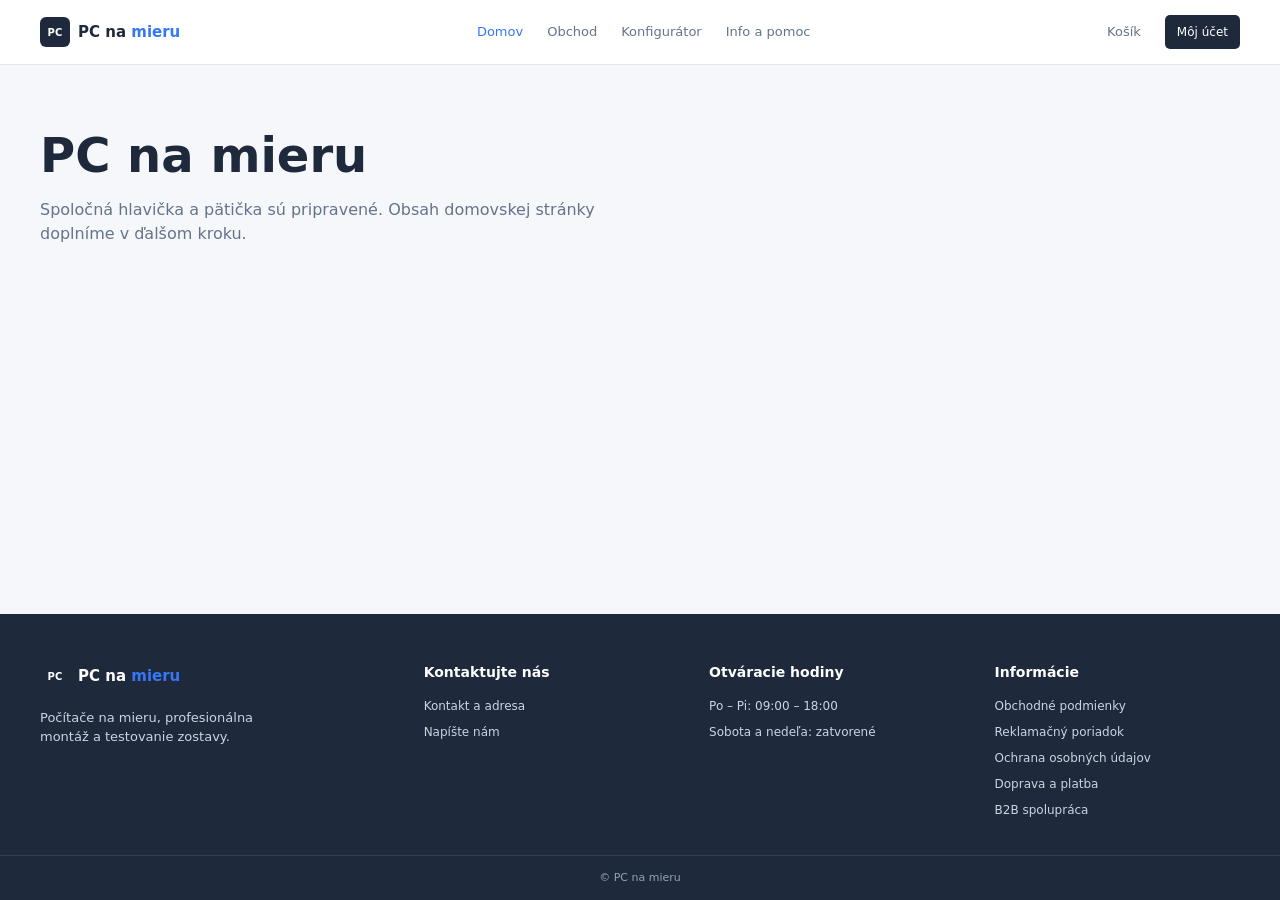
==== index.html @ ea940d13 "1 krok" ====
<!doctype html>
<html lang="sk">
<head>
  <meta charset="utf-8">
  <meta name="viewport" content="width=device-width, initial-scale=1">
  <meta name="theme-color" content="#ffffff">
  <title>PC na mieru</title>
  <link rel="stylesheet" href="styles.css">
</head>
<body>
  <header class="site-header">
    <div class="header-inner">
      <a class="brand" href="index.html" aria-label="PC na mieru – domov">
        <span class="brand-mark" aria-hidden="true">PC</span>
        <span>PC na <strong>mieru</strong></span>
      </a>

      <nav class="primary-nav" aria-label="Hlavná navigácia">
        <a href="index.html" aria-current="page">Domov</a>
        <a href="konfigurator.html#hotove-riesenia">Obchod</a>
        <a href="konfigurator.html">Konfigurátor</a>
        <a href="info.html">Info a pomoc</a>
      </nav>

      <div class="header-actions">
        <a class="header-link" href="kosik.html">Košík</a>
        <a class="account-link" href="ucet.html">Môj účet</a>
      </div>
    </div>
  </header>

  <main class="page-content">
    <h1>PC na mieru</h1>
    <p>Spoločná hlavička a pätička sú pripravené. Obsah domovskej stránky doplníme v ďalšom kroku.</p>
  </main>

  <footer class="site-footer">
    <div class="footer-inner">
      <section class="footer-about" aria-labelledby="footer-brand">
        <a class="brand footer-brand" id="footer-brand" href="index.html">
          <span class="brand-mark" aria-hidden="true">PC</span>
          <span>PC na <strong>mieru</strong></span>
        </a>
        <p>Počítače na mieru, profesionálna montáž a testovanie zostavy.</p>
      </section>

      <section class="footer-column" aria-labelledby="footer-contact">
        <h2 id="footer-contact">Kontaktujte nás</h2>
        <a href="info.html#kontakt">Kontakt a adresa</a>
        <a href="info.html#kontakt">Napíšte nám</a>
      </section>

      <section class="footer-column" aria-labelledby="footer-hours">
        <h2 id="footer-hours">Otváracie hodiny</h2>
        <a href="info.html#otvaracie-hodiny">Po – Pi: 09:00 – 18:00</a>
        <a href="info.html#otvaracie-hodiny">Sobota a nedeľa: zatvorené</a>
      </section>

      <nav class="footer-column" aria-label="Informácie">
        <h2>Informácie</h2>
        <a href="info.html#obchodne-podmienky">Obchodné podmienky</a>
        <a href="info.html#reklamacny-poriadok">Reklamačný poriadok</a>
        <a href="info.html#ochrana-osobnych-udajov">Ochrana osobných údajov</a>
        <a href="info.html#doprava-a-platba">Doprava a platba</a>
        <a href="info.html#b2b-spolupraca">B2B spolupráca</a>
      </nav>
    </div>
    <div class="footer-bottom">© PC na mieru</div>
  </footer>
</body>
</html>
---- styles.css ----
:root {
  color-scheme: light;
  font-family: Inter, Roboto, system-ui, -apple-system, "Segoe UI", sans-serif;
  color: #1f2937;
  background: #f5f7fa;
  font-synthesis: none;
  text-rendering: optimizeLegibility;
  --color-navy: #1e293b;
  --color-text-muted: #64748b;
  --color-blue: #3478f6;
  --color-green: #10b981;
  --color-border: #e2e8f0;
  --content-width: 1200px;
}

* {
  box-sizing: border-box;
}

body {
  min-width: 320px;
  min-height: 100vh;
  margin: 0;
  display: flex;
  flex-direction: column;
  background: #f5f7fa;
  line-height: 1.5;
}

a {
  color: inherit;
}

a:focus-visible {
  outline: 3px solid var(--color-blue);
  outline-offset: 3px;
}

.site-header {
  position: relative;
  z-index: 1;
  background: #fff;
  border-bottom: 1px solid var(--color-border);
}

.header-inner {
  width: min(var(--content-width), calc(100% - 48px));
  min-height: 64px;
  margin: 0 auto;
  display: flex;
  align-items: center;
  justify-content: space-between;
  gap: 32px;
}

.brand {
  display: inline-flex;
  flex: 0 0 auto;
  align-items: center;
  gap: 8px;
  color: var(--color-navy);
  font-size: 15px;
  font-weight: 700;
  text-decoration: none;
}

.brand strong {
  color: var(--color-blue);
}

.brand-mark {
  display: inline-grid;
  width: 30px;
  height: 30px;
  place-items: center;
  border-radius: 6px;
  background: var(--color-navy);
  color: #fff;
  font-size: 10px;
  letter-spacing: 0.02em;
}

.primary-nav,
.header-actions {
  display: flex;
  align-items: center;
  gap: 24px;
}

.primary-nav a,
.header-link {
  color: var(--color-text-muted);
  font-size: 13px;
  text-decoration: none;
  transition: color 150ms ease;
}

.primary-nav a:hover,
.primary-nav a[aria-current="page"],
.header-link:hover {
  color: var(--color-blue);
}

.account-link {
  padding: 8px 12px;
  border-radius: 5px;
  background: var(--color-navy);
  color: #fff;
  font-size: 12px;
  text-decoration: none;
}

.account-link:hover {
  background: #334155;
}

.page-content {
  width: min(var(--content-width), calc(100% - 48px));
  flex: 1;
  margin: 0 auto;
  padding: 64px 0;
}

.page-content h1 {
  margin: 0 0 12px;
  color: var(--color-navy);
  font-size: clamp(2rem, 4vw, 3rem);
  line-height: 1.1;
}

.page-content p {
  max-width: 620px;
  color: var(--color-text-muted);
}

.site-footer {
  background: var(--color-navy);
  color: #fff;
}

.footer-inner {
  width: min(var(--content-width), calc(100% - 48px));
  margin: 0 auto;
  padding: 48px 0 36px;
  display: grid;
  grid-template-columns: 1.4fr 1fr 1fr 1fr;
  gap: 40px;
}

.footer-brand {
  color: #fff;
}

.footer-about p {
  max-width: 260px;
  margin: 16px 0 0;
  color: #cbd5e1;
  font-size: 13px;
}

.footer-column {
  display: flex;
  flex-direction: column;
  align-items: flex-start;
  gap: 8px;
}

.footer-column h2 {
  margin: 0 0 6px;
  color: #fff;
  font-size: 14px;
  font-weight: 600;
}

.footer-column a {
  color: #cbd5e1;
  font-size: 12px;
  text-decoration: none;
}

.footer-column a:hover {
  color: #fff;
  text-decoration: underline;
  text-underline-offset: 3px;
}

.footer-bottom {
  padding: 14px 24px;
  border-top: 1px solid rgb(255 255 255 / 10%);
  color: #94a3b8;
  font-size: 11px;
  text-align: center;
}

@media (max-width: 760px) {
  .header-inner {
    width: min(100% - 32px, var(--content-width));
    padding: 12px 0;
    flex-wrap: wrap;
    gap: 12px 20px;
  }

  .primary-nav {
    order: 3;
    width: 100%;
    justify-content: space-between;
    gap: 12px;
    overflow-x: auto;
  }

  .primary-nav a {
    white-space: nowrap;
  }

  .header-actions {
    margin-left: auto;
    gap: 14px;
  }

  .page-content {
    width: min(100% - 32px, var(--content-width));
    padding: 48px 0;
  }

  .footer-inner {
    width: min(100% - 32px, var(--content-width));
    grid-template-columns: repeat(2, minmax(0, 1fr));
    gap: 32px 24px;
  }
}

@media (max-width: 440px) {
  .primary-nav {
    justify-content: flex-start;
  }

  .footer-inner {
    grid-template-columns: 1fr;
    gap: 28px;
  }
}
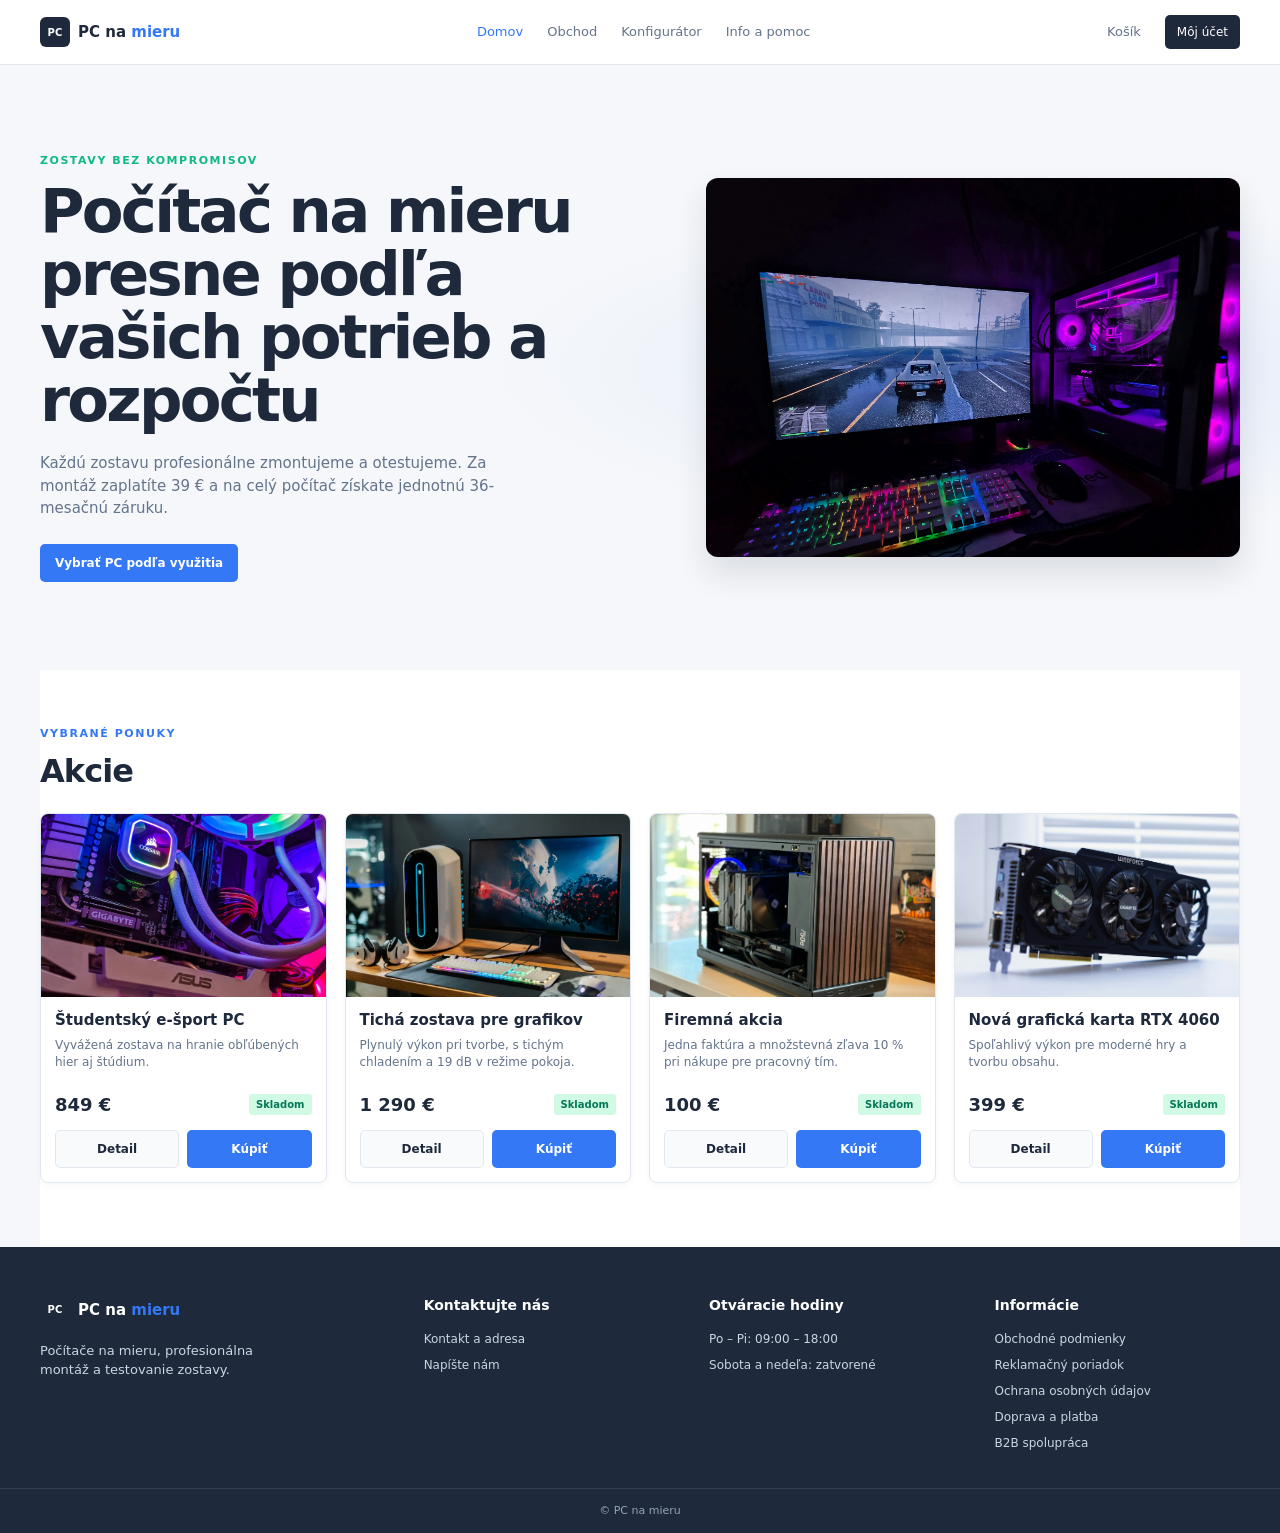
==== commit 89a84427: "Pridane Hero a Akcie" ====
--- a/index.html
+++ b/index.html
@@ -29,9 +29,103 @@
     </div>
   </header>
 
-  <main class="page-content">
-    <h1>PC na mieru</h1>
-    <p>Spoločná hlavička a pätička sú pripravené. Obsah domovskej stránky doplníme v ďalšom kroku.</p>
+  <main class="home-page">
+    <section class="home-hero" aria-labelledby="hero-title">
+      <div class="home-container hero-layout">
+        <div class="hero-copy">
+          <p class="eyebrow eyebrow-green">ZOSTAVY BEZ KOMPROMISOV</p>
+          <h1 id="hero-title">Počítač na mieru presne podľa vašich potrieb a rozpočtu</h1>
+          <p class="hero-description">Každú zostavu profesionálne zmontujeme a otestujeme. Za montáž zaplatíte 39 € a na celý počítač získate jednotnú 36-mesačnú záruku.</p>
+          <a class="button button-primary" href="konfigurator.html#hotove-riesenia">Vybrať PC podľa využitia</a>
+        </div>
+        <div class="hero-visual">
+          <img src="img/hero.jpg" alt="Zostavený počítač na mieru s modernou grafickou kartou">
+        </div>
+      </div>
+    </section>
+
+    <section class="home-container deals-section" aria-labelledby="deals-title">
+      <div class="section-heading">
+        <div>
+          <p class="eyebrow eyebrow-blue">VYBRANÉ PONUKY</p>
+          <h2 id="deals-title">Akcie</h2>
+        </div>
+      </div>
+
+      <div class="deal-grid">
+        <article class="deal-card">
+          <a class="deal-image" href="konfigurator.html" aria-label="Detail zostavy Študentský e-šport PC">
+            <img src="img/akcia1.jpg" alt="Herný počítač a monitor pre študentský e-šport">
+          </a>
+          <div class="deal-content">
+            <h3>Študentský e-šport PC</h3>
+            <p>Vyvážená zostava na hranie obľúbených hier aj štúdium.</p>
+            <div class="deal-price-row">
+              <strong class="deal-price">849 €</strong>
+              <span class="stock-badge">Skladom</span>
+            </div>
+            <div class="deal-actions">
+              <a class="button button-secondary" href="konfigurator.html">Detail</a>
+              <a class="button button-primary" href="konfigurator.html">Kúpiť</a>
+            </div>
+          </div>
+        </article>
+
+        <article class="deal-card">
+          <a class="deal-image" href="konfigurator.html" aria-label="Detail zostavy Tichá zostava pre grafikov">
+            <img src="img/akcia2.jpg" alt="Tichý počítač s farebným podsvietením pre grafickú prácu">
+          </a>
+          <div class="deal-content">
+            <h3>Tichá zostava pre grafikov</h3>
+            <p>Plynulý výkon pri tvorbe, s tichým chladením a 19 dB v režime pokoja.</p>
+            <div class="deal-price-row">
+              <strong class="deal-price">1 290 €</strong>
+              <span class="stock-badge">Skladom</span>
+            </div>
+            <div class="deal-actions">
+              <a class="button button-secondary" href="konfigurator.html">Detail</a>
+              <a class="button button-primary" href="konfigurator.html">Kúpiť</a>
+            </div>
+          </div>
+        </article>
+
+        <article class="deal-card">
+          <a class="deal-image" href="konfigurator.html" aria-label="Detail firemnej akcie na notebook">
+            <img src="img/akcia3.jpg" alt="Notebook pripravený na prácu v modernej kancelárii">
+          </a>
+          <div class="deal-content">
+            <h3>Firemná akcia</h3>
+            <p>Jedna faktúra a množstevná zľava 10 % pri nákupe pre pracovný tím.</p>
+            <div class="deal-price-row">
+              <strong class="deal-price">100 €</strong>
+              <span class="stock-badge">Skladom</span>
+            </div>
+            <div class="deal-actions">
+              <a class="button button-secondary" href="konfigurator.html">Detail</a>
+              <a class="button button-primary" href="konfigurator.html">Kúpiť</a>
+            </div>
+          </div>
+        </article>
+
+        <article class="deal-card">
+          <a class="deal-image" href="konfigurator.html" aria-label="Detail grafickej karty RTX 4060">
+            <img src="img/akcia4.jpg" alt="Grafická karta GeForce RTX 4060">
+          </a>
+          <div class="deal-content">
+            <h3>Nová grafická karta RTX 4060</h3>
+            <p>Spoľahlivý výkon pre moderné hry a tvorbu obsahu.</p>
+            <div class="deal-price-row">
+              <strong class="deal-price">399 €</strong>
+              <span class="stock-badge">Skladom</span>
+            </div>
+            <div class="deal-actions">
+              <a class="button button-secondary" href="konfigurator.html">Detail</a>
+              <a class="button button-primary" href="konfigurator.html">Kúpiť</a>
+            </div>
+          </div>
+        </article>
+      </div>
+    </section>
   </main>
 
   <footer class="site-footer">
--- a/styles.css
+++ b/styles.css
@@ -231,7 +231,9 @@
 
 @media (max-width: 440px) {
   .primary-nav {
-    justify-content: flex-start;
+    justify-content: center;
+    flex-wrap: wrap;
+    overflow-x: visible;
   }
 
   .footer-inner {
@@ -239,3 +241,258 @@
     gap: 28px;
   }
 }
+
+.home-page {
+  flex: 1;
+}
+
+.home-container {
+  width: min(var(--content-width), calc(100% - 48px));
+  margin: 0 auto;
+}
+
+.home-hero {
+  padding: clamp(48px, 8vw, 88px) 0;
+  background:
+    radial-gradient(ellipse at 82% 50%, rgb(52 120 246 / 9%), transparent 38%),
+    #f5f7fa;
+}
+
+.hero-layout {
+  display: grid;
+  grid-template-columns: minmax(0, 1fr) minmax(280px, 0.9fr);
+  align-items: center;
+  gap: clamp(32px, 6vw, 72px);
+}
+
+.hero-copy {
+  max-width: 580px;
+}
+
+.eyebrow {
+  margin: 0 0 10px;
+  font-size: 11px;
+  font-weight: 800;
+  letter-spacing: 0.14em;
+}
+
+.eyebrow-green {
+  color: var(--color-green);
+}
+
+.eyebrow-blue {
+  color: var(--color-blue);
+}
+
+.hero-copy h1 {
+  margin: 0;
+  color: var(--color-navy);
+  font-size: clamp(2.4rem, 5vw, 3.8rem);
+  font-weight: 800;
+  letter-spacing: -0.045em;
+  line-height: 1.04;
+}
+
+.hero-description {
+  max-width: 500px;
+  margin: 20px 0 24px;
+  color: var(--color-text-muted);
+  font-size: 15px;
+}
+
+.hero-visual {
+  overflow: hidden;
+  min-height: 280px;
+  border-radius: 12px;
+  background: linear-gradient(135deg, #dbeafe, #e2e8f0 55%, #d1fae5);
+  box-shadow: 0 16px 32px rgb(30 41 59 / 12%);
+}
+
+.hero-visual img {
+  display: block;
+  width: 100%;
+  height: 100%;
+  min-height: 280px;
+  object-fit: cover;
+}
+
+.button {
+  display: inline-flex;
+  min-height: 38px;
+  align-items: center;
+  justify-content: center;
+  padding: 9px 14px;
+  border: 1px solid transparent;
+  border-radius: 5px;
+  font-size: 12px;
+  font-weight: 700;
+  line-height: 1.2;
+  text-align: center;
+  text-decoration: none;
+  transition: background-color 150ms ease, border-color 150ms ease, color 150ms ease;
+}
+
+.button-primary {
+  background: var(--color-blue);
+  color: #fff;
+}
+
+.button-primary:hover {
+  background: #2563eb;
+}
+
+.button-secondary {
+  border-color: var(--color-border);
+  background: #f8fafc;
+  color: var(--color-navy);
+}
+
+.button-secondary:hover {
+  border-color: #cbd5e1;
+  background: #f1f5f9;
+}
+
+.deals-section {
+  padding-top: 56px;
+  padding-bottom: 64px;
+  background: #fff;
+}
+
+.section-heading {
+  margin-bottom: 22px;
+}
+
+.section-heading h2 {
+  margin: 0;
+  color: var(--color-navy);
+  font-size: clamp(1.6rem, 3vw, 2rem);
+  font-weight: 800;
+  letter-spacing: -0.03em;
+  line-height: 1.2;
+}
+
+.deal-grid {
+  display: grid;
+  grid-template-columns: repeat(4, minmax(0, 1fr));
+  gap: 18px;
+}
+
+.deal-card {
+  overflow: hidden;
+  min-width: 0;
+  border: 1px solid var(--color-border);
+  border-radius: 8px;
+  background: #fff;
+  box-shadow: 0 2px 6px rgb(30 41 59 / 4%);
+}
+
+.deal-image {
+  display: block;
+  overflow: hidden;
+  aspect-ratio: 1.55;
+  background: #e2e8f0;
+}
+
+.deal-image img {
+  display: block;
+  width: 100%;
+  height: 100%;
+  object-fit: cover;
+  transition: transform 180ms ease;
+}
+
+.deal-image:hover img {
+  transform: scale(1.03);
+}
+
+.deal-content {
+  padding: 14px;
+}
+
+.deal-content h3 {
+  margin: 0 0 6px;
+  color: var(--color-navy);
+  font-size: 15px;
+  font-weight: 750;
+  line-height: 1.3;
+}
+
+.deal-content > p {
+  min-height: 42px;
+  margin: 0 0 12px;
+  color: var(--color-text-muted);
+  font-size: 12px;
+  line-height: 1.45;
+}
+
+.deal-price-row {
+  display: flex;
+  align-items: center;
+  justify-content: space-between;
+  gap: 8px;
+  margin-bottom: 12px;
+}
+
+.deal-price {
+  color: var(--color-navy);
+  font-size: 18px;
+  font-weight: 800;
+}
+
+.stock-badge {
+  padding: 3px 7px;
+  border-radius: 3px;
+  background: #d1fae5;
+  color: #047857;
+  font-size: 10px;
+  font-weight: 700;
+}
+
+.deal-actions {
+  display: grid;
+  grid-template-columns: 1fr 1fr;
+  gap: 8px;
+}
+
+@media (max-width: 900px) {
+  .deal-grid {
+    grid-template-columns: repeat(2, minmax(0, 1fr));
+  }
+}
+
+@media (max-width: 760px) {
+  .home-container {
+    width: min(100% - 32px, var(--content-width));
+  }
+
+  .hero-layout {
+    grid-template-columns: 1fr;
+  }
+
+  .hero-copy {
+    max-width: 640px;
+  }
+
+  .hero-visual {
+    min-height: 220px;
+  }
+
+  .hero-visual img {
+    min-height: 220px;
+  }
+
+  .deals-section {
+    padding-top: 40px;
+    padding-bottom: 48px;
+  }
+}
+
+@media (max-width: 440px) {
+  .deal-grid {
+    grid-template-columns: 1fr;
+  }
+
+  .deal-content > p {
+    min-height: 0;
+  }
+}
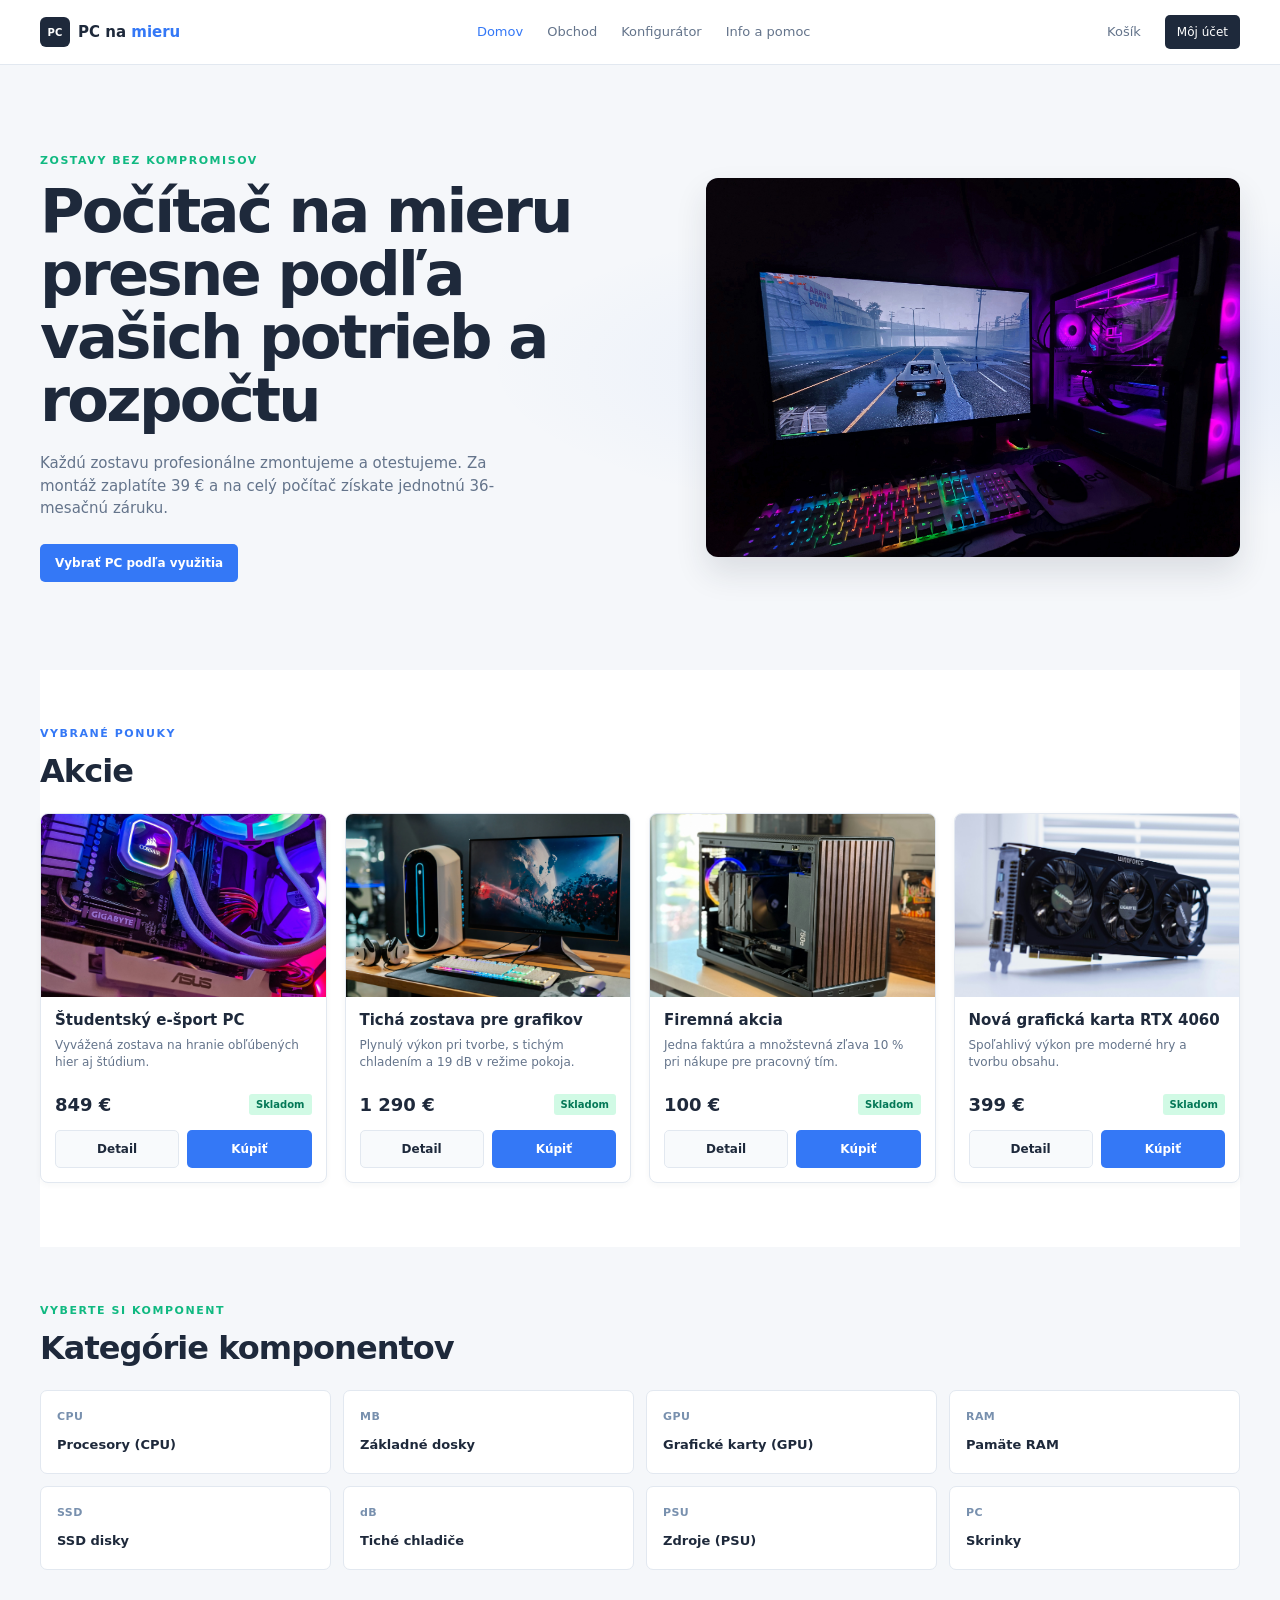
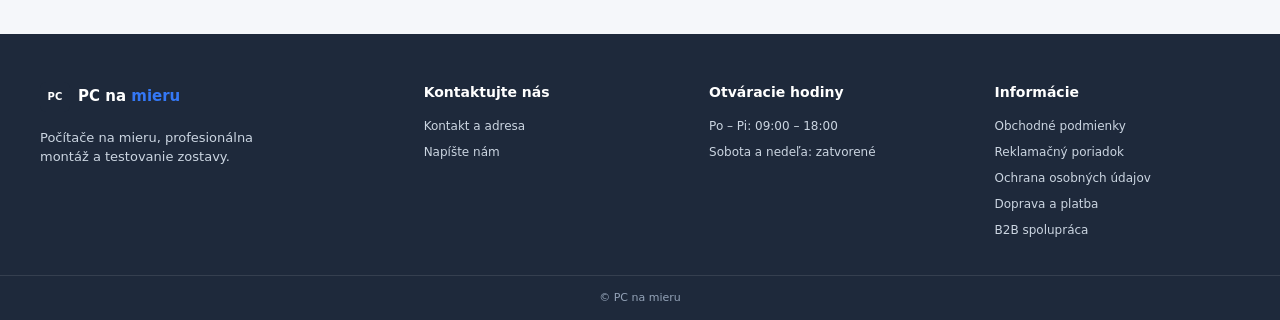
==== commit 026cb3ee: "pridane kategorie" ====
--- a/index.html
+++ b/index.html
@@ -126,6 +126,51 @@
         </article>
       </div>
     </section>
+
+    <section class="categories-section" aria-labelledby="categories-title">
+      <div class="home-container">
+        <div class="section-heading">
+          <div>
+            <p class="eyebrow eyebrow-green">VYBERTE SI KOMPONENT</p>
+            <h2 id="categories-title">Kategórie komponentov</h2>
+          </div>
+        </div>
+        <div class="category-grid">
+          <a class="category-tile" href="konfigurator.html">
+            <span class="category-icon" aria-hidden="true">CPU</span>
+            <span>Procesory (CPU)</span>
+          </a>
+          <a class="category-tile" href="konfigurator.html">
+            <span class="category-icon" aria-hidden="true">MB</span>
+            <span>Základné dosky</span>
+          </a>
+          <a class="category-tile" href="konfigurator.html">
+            <span class="category-icon" aria-hidden="true">GPU</span>
+            <span>Grafické karty (GPU)</span>
+          </a>
+          <a class="category-tile" href="konfigurator.html">
+            <span class="category-icon" aria-hidden="true">RAM</span>
+            <span>Pamäte RAM</span>
+          </a>
+          <a class="category-tile" href="konfigurator.html">
+            <span class="category-icon" aria-hidden="true">SSD</span>
+            <span>SSD disky</span>
+          </a>
+          <a class="category-tile" href="konfigurator.html">
+            <span class="category-icon" aria-hidden="true">dB</span>
+            <span>Tiché chladiče</span>
+          </a>
+          <a class="category-tile" href="konfigurator.html">
+            <span class="category-icon" aria-hidden="true">PSU</span>
+            <span>Zdroje (PSU)</span>
+          </a>
+          <a class="category-tile" href="konfigurator.html">
+            <span class="category-icon" aria-hidden="true">PC</span>
+            <span>Skrinky</span>
+          </a>
+        </div>
+      </div>
+    </section>
   </main>
 
   <footer class="site-footer">
--- a/styles.css
+++ b/styles.css
@@ -496,3 +496,61 @@
     min-height: 0;
   }
 }
+
+.categories-section {
+  padding: 56px 0 64px;
+  background: #f5f7fa;
+}
+
+.category-grid {
+  display: grid;
+  grid-template-columns: repeat(4, minmax(0, 1fr));
+  gap: 12px;
+}
+
+.category-tile {
+  display: flex;
+  min-height: 84px;
+  flex-direction: column;
+  align-items: flex-start;
+  justify-content: center;
+  gap: 10px;
+  padding: 14px 16px;
+  border: 1px solid var(--color-border);
+  border-radius: 7px;
+  background: #fff;
+  color: var(--color-navy);
+  font-size: 13px;
+  font-weight: 650;
+  text-decoration: none;
+  transition: border-color 150ms ease, box-shadow 150ms ease, transform 150ms ease;
+}
+
+.category-tile:hover {
+  transform: translateY(-2px);
+  border-color: #bfdbfe;
+  box-shadow: 0 5px 14px rgb(30 41 59 / 8%);
+}
+
+.category-icon {
+  color: #7890ae;
+  font-size: 11px;
+  font-weight: 800;
+  letter-spacing: 0.04em;
+}
+
+@media (max-width: 760px) {
+  .categories-section {
+    padding: 40px 0 48px;
+  }
+
+  .category-grid {
+    grid-template-columns: repeat(2, minmax(0, 1fr));
+  }
+}
+
+@media (max-width: 440px) {
+  .category-grid {
+    grid-template-columns: 1fr;
+  }
+}
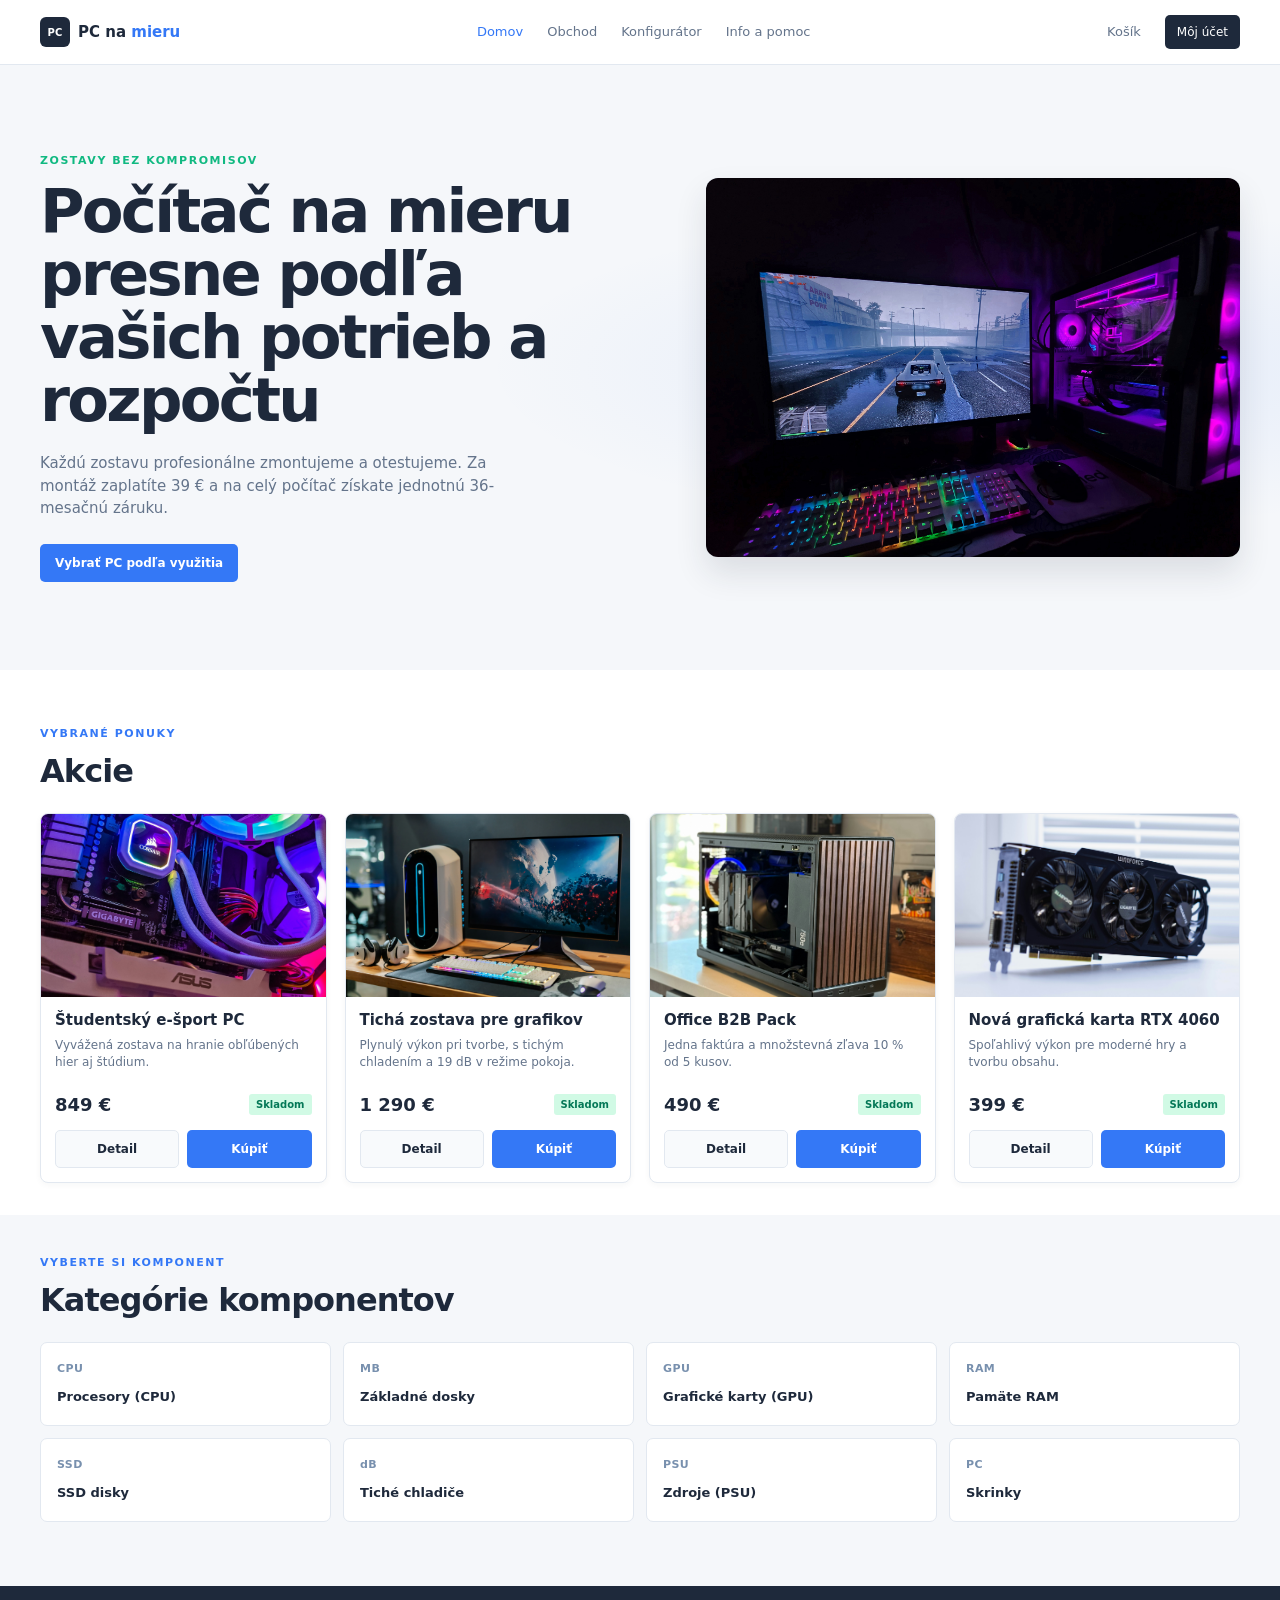
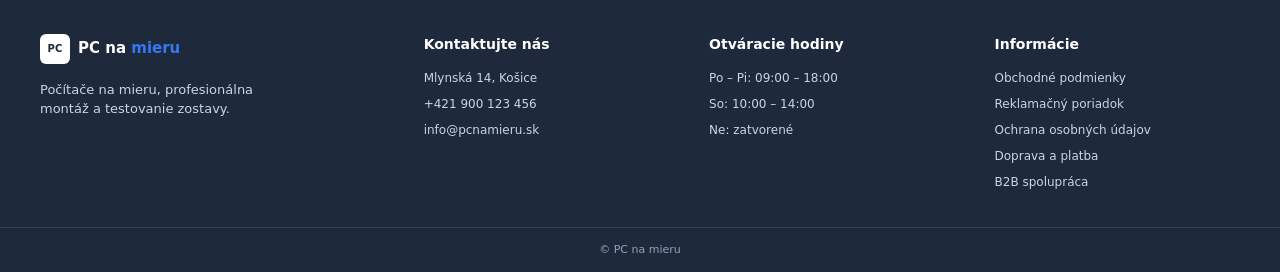
==== commit 70f0d0ff: "5 oprav chyb" ====
--- a/index.html
+++ b/index.html
@@ -90,14 +90,14 @@
         </article>
 
         <article class="deal-card">
-          <a class="deal-image" href="konfigurator.html" aria-label="Detail firemnej akcie na notebook">
+          <a class="deal-image" href="konfigurator.html" aria-label="Detail zostavy Office B2B Pack">
             <img src="img/akcia3.jpg" alt="Notebook pripravený na prácu v modernej kancelárii">
           </a>
           <div class="deal-content">
-            <h3>Firemná akcia</h3>
-            <p>Jedna faktúra a množstevná zľava 10 % pri nákupe pre pracovný tím.</p>
-            <div class="deal-price-row">
-              <strong class="deal-price">100 €</strong>
+            <h3>Office B2B Pack</h3>
+            <p>Jedna faktúra a množstevná zľava 10 % od 5 kusov.</p>
+            <div class="deal-price-row">
+              <strong class="deal-price">490 €</strong>
               <span class="stock-badge">Skladom</span>
             </div>
             <div class="deal-actions">
@@ -185,14 +185,16 @@
 
       <section class="footer-column" aria-labelledby="footer-contact">
         <h2 id="footer-contact">Kontaktujte nás</h2>
-        <a href="info.html#kontakt">Kontakt a adresa</a>
-        <a href="info.html#kontakt">Napíšte nám</a>
+        <span>Mlynská 14, Košice</span>
+        <a href="tel:+421900123456">+421 900 123 456</a>
+        <a href="mailto:info@pcnamieru.sk">info@pcnamieru.sk</a>
       </section>
 
       <section class="footer-column" aria-labelledby="footer-hours">
         <h2 id="footer-hours">Otváracie hodiny</h2>
-        <a href="info.html#otvaracie-hodiny">Po – Pi: 09:00 – 18:00</a>
-        <a href="info.html#otvaracie-hodiny">Sobota a nedeľa: zatvorené</a>
+        <span>Po – Pi: 09:00 – 18:00</span>
+        <span>So: 10:00 – 14:00</span>
+        <span>Ne: zatvorené</span>
       </section>
 
       <nav class="footer-column" aria-label="Informácie">
--- a/styles.css
+++ b/styles.css
@@ -151,6 +151,11 @@
   color: #fff;
 }
 
+.footer-brand .brand-mark {
+  background: #fff;
+  color: var(--color-navy);
+}
+
 .footer-about p {
   max-width: 260px;
   margin: 16px 0 0;
@@ -172,9 +177,13 @@
   font-weight: 600;
 }
 
-.footer-column a {
+.footer-column a,
+.footer-column span {
   color: #cbd5e1;
   font-size: 12px;
+}
+
+.footer-column a {
   text-decoration: none;
 }
 
@@ -353,9 +362,22 @@
 }
 
 .deals-section {
+  width: 100%;
+  margin: 0;
   padding-top: 56px;
-  padding-bottom: 64px;
+  padding-bottom: 32px;
   background: #fff;
+}
+
+.deals-section > .section-heading,
+.deals-section > .deal-grid {
+  width: min(var(--content-width), calc(100% - 48px));
+  margin-right: auto;
+  margin-left: auto;
+}
+
+.section-heading .eyebrow {
+  color: var(--color-blue);
 }
 
 .section-heading {
@@ -483,7 +505,12 @@
 
   .deals-section {
     padding-top: 40px;
-    padding-bottom: 48px;
+    padding-bottom: 24px;
+  }
+
+  .deals-section > .section-heading,
+  .deals-section > .deal-grid {
+    width: min(var(--content-width), calc(100% - 32px));
   }
 }
 
@@ -498,7 +525,7 @@
 }
 
 .categories-section {
-  padding: 56px 0 64px;
+  padding: 40px 0 64px;
   background: #f5f7fa;
 }
 
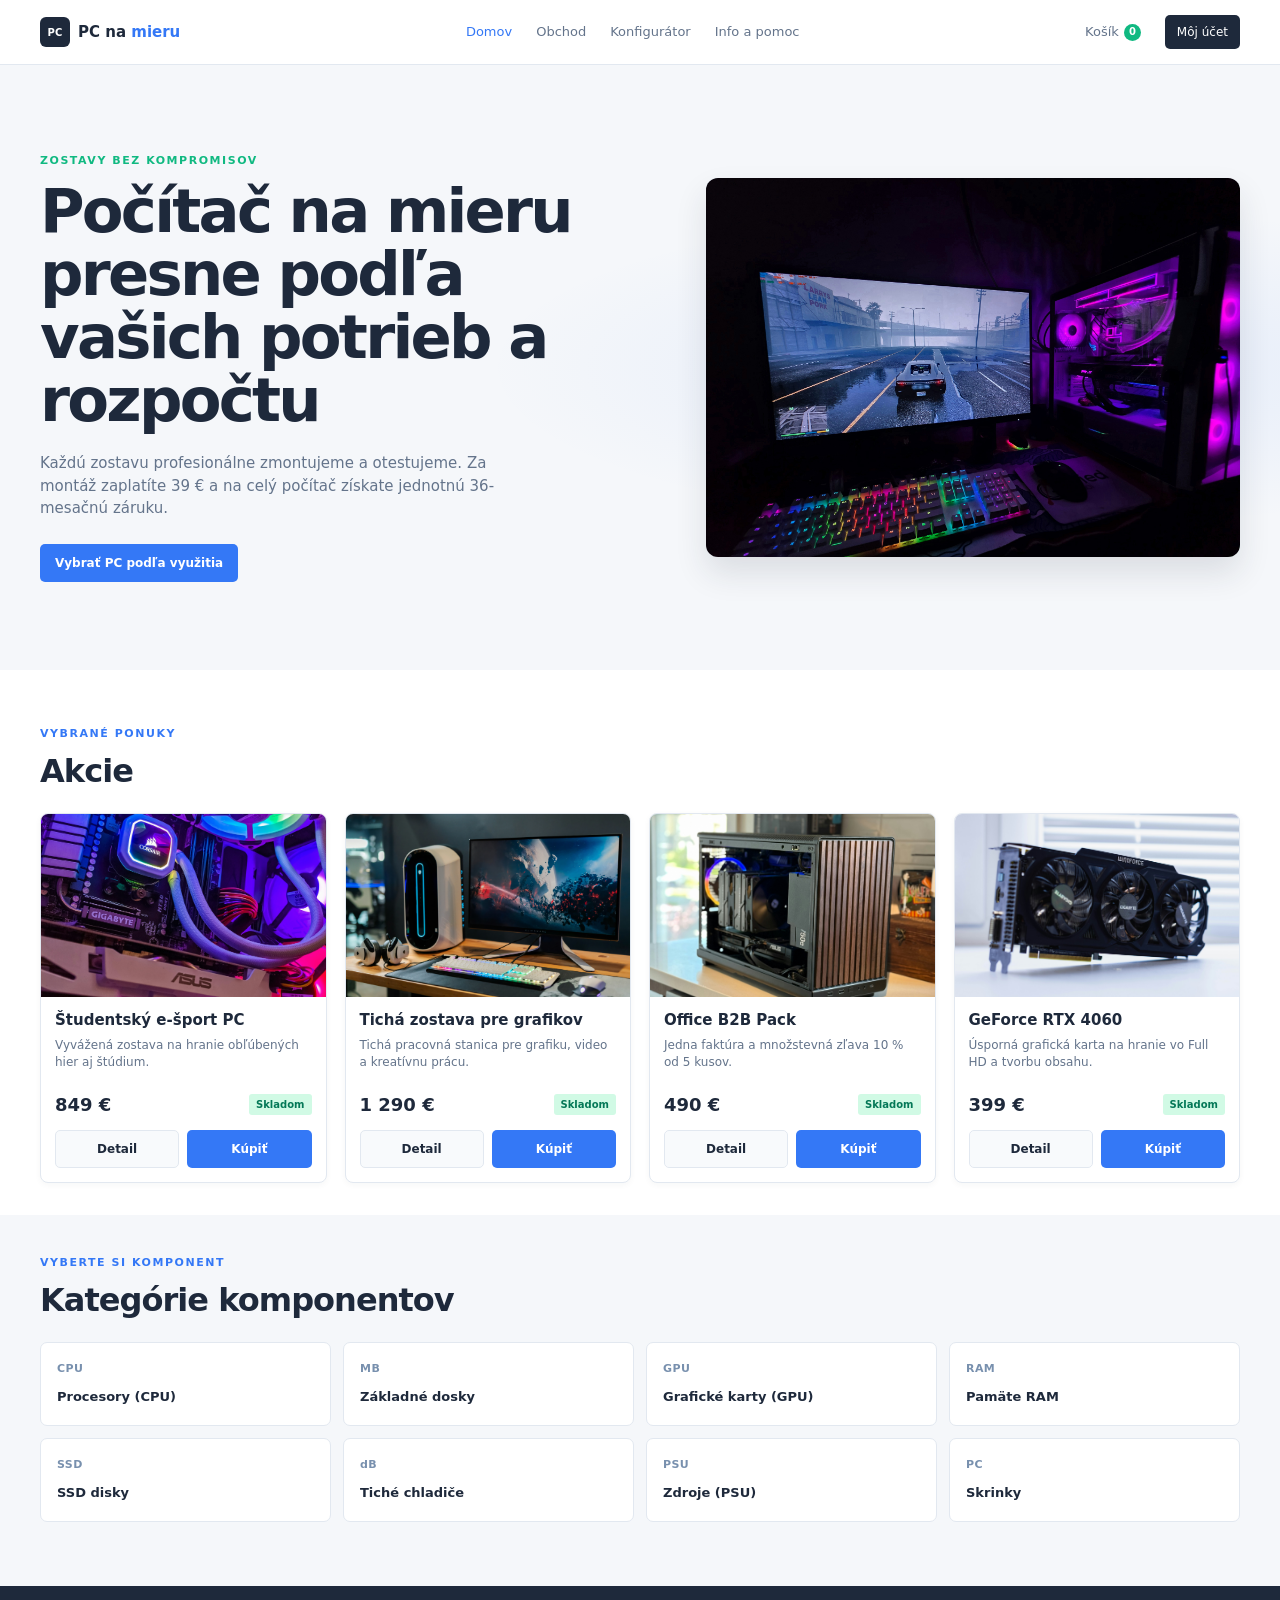
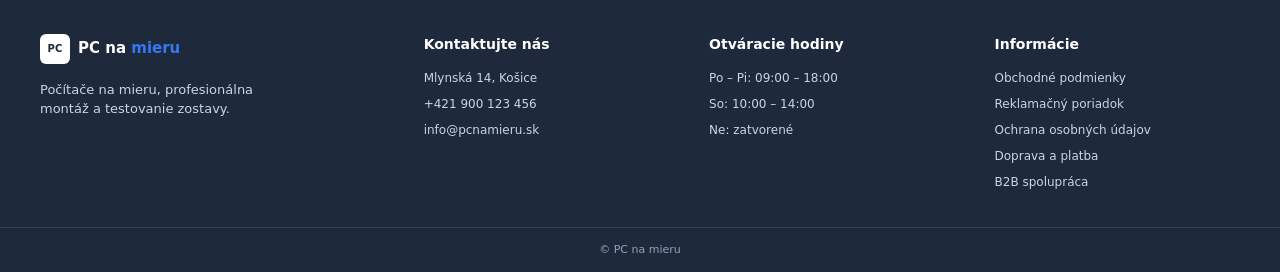
==== commit 23aab31d: "konfigurator zaciatok" ====
--- a/index.html
+++ b/index.html
@@ -6,6 +6,8 @@
   <meta name="theme-color" content="#ffffff">
   <title>PC na mieru</title>
   <link rel="stylesheet" href="styles.css">
+  <script src="data/produkty.js" defer></script>
+  <script src="script.js" defer></script>
 </head>
 <body>
   <header class="site-header">
@@ -23,7 +25,7 @@
       </nav>
 
       <div class="header-actions">
-        <a class="header-link" href="kosik.html">Košík</a>
+        <a class="header-link cart-link" href="kosik.html">Košík <span class="cart-count" aria-live="polite">0</span></a>
         <a class="account-link" href="ucet.html">Môj účet</a>
       </div>
     </div>
@@ -53,7 +55,7 @@
       </div>
 
       <div class="deal-grid">
-        <article class="deal-card">
+        <article class="deal-card" data-product-id="studentsky-esport-pc">
           <a class="deal-image" href="konfigurator.html" aria-label="Detail zostavy Študentský e-šport PC">
             <img src="img/akcia1.jpg" alt="Herný počítač a monitor pre študentský e-šport">
           </a>
@@ -66,32 +68,32 @@
             </div>
             <div class="deal-actions">
               <a class="button button-secondary" href="konfigurator.html">Detail</a>
-              <a class="button button-primary" href="konfigurator.html">Kúpiť</a>
-            </div>
-          </div>
-        </article>
-
-        <article class="deal-card">
+              <a class="button button-primary" href="kosik.html">Kúpiť</a>
+            </div>
+          </div>
+        </article>
+
+        <article class="deal-card" data-product-id="ticha-zostava-grafici">
           <a class="deal-image" href="konfigurator.html" aria-label="Detail zostavy Tichá zostava pre grafikov">
             <img src="img/akcia2.jpg" alt="Tichý počítač s farebným podsvietením pre grafickú prácu">
           </a>
           <div class="deal-content">
             <h3>Tichá zostava pre grafikov</h3>
-            <p>Plynulý výkon pri tvorbe, s tichým chladením a 19 dB v režime pokoja.</p>
+            <p>Tichá pracovná stanica pre grafiku, video a kreatívnu prácu.</p>
             <div class="deal-price-row">
               <strong class="deal-price">1 290 €</strong>
               <span class="stock-badge">Skladom</span>
             </div>
             <div class="deal-actions">
               <a class="button button-secondary" href="konfigurator.html">Detail</a>
-              <a class="button button-primary" href="konfigurator.html">Kúpiť</a>
-            </div>
-          </div>
-        </article>
-
-        <article class="deal-card">
+              <a class="button button-primary" href="kosik.html">Kúpiť</a>
+            </div>
+          </div>
+        </article>
+
+        <article class="deal-card" data-product-id="office-b2b-pack">
           <a class="deal-image" href="konfigurator.html" aria-label="Detail zostavy Office B2B Pack">
-            <img src="img/akcia3.jpg" alt="Notebook pripravený na prácu v modernej kancelárii">
+            <img src="img/akcia3.jpg" alt="Kancelárska pracovná zostava Office B2B Pack">
           </a>
           <div class="deal-content">
             <h3>Office B2B Pack</h3>
@@ -102,25 +104,25 @@
             </div>
             <div class="deal-actions">
               <a class="button button-secondary" href="konfigurator.html">Detail</a>
-              <a class="button button-primary" href="konfigurator.html">Kúpiť</a>
-            </div>
-          </div>
-        </article>
-
-        <article class="deal-card">
-          <a class="deal-image" href="konfigurator.html" aria-label="Detail grafickej karty RTX 4060">
+              <a class="button button-primary" href="kosik.html">Kúpiť</a>
+            </div>
+          </div>
+        </article>
+
+        <article class="deal-card" data-product-id="gpu-rtx-4060">
+          <a class="deal-image" href="konfigurator.html" aria-label="Detail grafickej karty GeForce RTX 4060">
             <img src="img/akcia4.jpg" alt="Grafická karta GeForce RTX 4060">
           </a>
           <div class="deal-content">
-            <h3>Nová grafická karta RTX 4060</h3>
-            <p>Spoľahlivý výkon pre moderné hry a tvorbu obsahu.</p>
+            <h3>GeForce RTX 4060</h3>
+            <p>Úsporná grafická karta na hranie vo Full HD a tvorbu obsahu.</p>
             <div class="deal-price-row">
               <strong class="deal-price">399 €</strong>
               <span class="stock-badge">Skladom</span>
             </div>
             <div class="deal-actions">
               <a class="button button-secondary" href="konfigurator.html">Detail</a>
-              <a class="button button-primary" href="konfigurator.html">Kúpiť</a>
+              <a class="button button-primary" href="kosik.html">Kúpiť</a>
             </div>
           </div>
         </article>
--- a/styles.css
+++ b/styles.css
@@ -101,6 +101,26 @@
   color: var(--color-blue);
 }
 
+.cart-link {
+  display: inline-flex;
+  align-items: center;
+  gap: 5px;
+}
+
+.cart-count {
+  display: inline-grid;
+  min-width: 17px;
+  height: 17px;
+  place-items: center;
+  padding: 0 4px;
+  border-radius: 999px;
+  background: var(--color-green);
+  color: #fff;
+  font-size: 10px;
+  font-weight: 700;
+  line-height: 1;
+}
+
 .account-link {
   padding: 8px 12px;
   border-radius: 5px;
@@ -334,10 +354,12 @@
   border: 1px solid transparent;
   border-radius: 5px;
   font-size: 12px;
+  font-family: inherit;
   font-weight: 700;
   line-height: 1.2;
   text-align: center;
   text-decoration: none;
+  cursor: pointer;
   transition: background-color 150ms ease, border-color 150ms ease, color 150ms ease;
 }
 
@@ -566,6 +588,366 @@
   letter-spacing: 0.04em;
 }
 
+.configurator-page {
+  flex: 1;
+  background: #f5f7fa;
+}
+
+.configurator-container {
+  width: min(var(--content-width), calc(100% - 48px));
+  margin: 0 auto;
+  padding: 48px 0 64px;
+}
+
+.configurator-intro {
+  margin-bottom: 30px;
+}
+
+.configurator-intro .eyebrow {
+  margin-bottom: 8px;
+}
+
+.configurator-intro h1 {
+  margin: 0 0 12px;
+  color: var(--color-navy);
+  font-size: clamp(2.2rem, 4vw, 3.2rem);
+  font-weight: 800;
+  letter-spacing: -0.045em;
+  line-height: 1.08;
+}
+
+.configurator-intro > p:last-child {
+  max-width: 620px;
+  margin: 0;
+  color: var(--color-text-muted);
+  font-size: 14px;
+}
+
+.configurator-layout {
+  display: grid;
+  grid-template-columns: minmax(0, 1fr) minmax(0, 0.88fr);
+  align-items: stretch;
+  gap: 20px;
+}
+
+.builder-panel,
+.ready-section {
+  min-width: 0;
+  border-radius: 8px;
+  box-shadow: 0 10px 24px rgb(30 41 59 / 9%);
+}
+
+.builder-panel {
+  padding: 24px;
+  background: #202c38;
+  color: #f8fafc;
+}
+
+.panel-heading {
+  display: flex;
+  align-items: flex-start;
+  justify-content: space-between;
+  gap: 16px;
+}
+
+.panel-heading .eyebrow {
+  margin-bottom: 8px;
+  font-size: 10px;
+}
+
+.panel-heading h2 {
+  margin: 0;
+  color: inherit;
+  font-size: 20px;
+  font-weight: 750;
+  line-height: 1.2;
+}
+
+.panel-heading > div > p:last-child {
+  margin: 5px 0 0;
+  color: #aab8c7;
+  font-size: 12px;
+}
+
+.panel-icon {
+  display: grid;
+  width: 36px;
+  height: 36px;
+  flex: 0 0 auto;
+  place-items: center;
+  border-radius: 50%;
+  background: #334155;
+  color: var(--color-green);
+  font-size: 17px;
+}
+
+.panel-icon-light {
+  background: #f1f5f9;
+  color: #475569;
+}
+
+.component-field {
+  margin-top: 16px;
+}
+
+.component-field label {
+  display: block;
+  margin-bottom: 6px;
+  color: #aab8c7;
+  font-size: 10px;
+  font-weight: 750;
+  letter-spacing: 0.12em;
+  text-transform: uppercase;
+}
+
+.component-field select {
+  width: 100%;
+  min-height: 42px;
+  padding: 0 12px;
+  border: 1px solid #3b4a58;
+  border-radius: 6px;
+  background: #334155;
+  color: #f8fafc;
+  font: inherit;
+  font-size: 12px;
+}
+
+.component-field select:focus-visible {
+  outline: 3px solid #60a5fa;
+  outline-offset: 2px;
+}
+
+.component-field option {
+  background: #fff;
+  color: var(--color-navy);
+}
+
+.compatibility-message {
+  margin: 18px 0 0;
+  padding: 12px;
+  border: 1px solid transparent;
+  border-radius: 5px;
+  font-size: 12px;
+  line-height: 1.45;
+}
+
+.compatibility-message.is-compatible {
+  border-color: rgb(16 185 129 / 28%);
+  background: rgb(16 185 129 / 11%);
+  color: #6ee7b7;
+}
+
+.compatibility-message.is-incompatible {
+  border-color: rgb(248 113 113 / 35%);
+  background: rgb(239 68 68 / 12%);
+  color: #fca5a5;
+}
+
+.builder-summary {
+  display: grid;
+  gap: 9px;
+  margin-top: 22px;
+  padding-top: 16px;
+  border-top: 1px solid rgb(226 232 240 / 14%);
+  color: #aab8c7;
+  font-size: 12px;
+}
+
+.parts-price-row,
+.total-price-row {
+  display: flex;
+  align-items: center;
+  justify-content: space-between;
+  gap: 12px;
+}
+
+.parts-price-row strong {
+  color: #f8fafc;
+}
+
+.total-price-row {
+  margin-top: 2px;
+  color: #cbd5e1;
+  font-weight: 700;
+}
+
+.total-price-row strong {
+  color: #fff;
+  font-size: 22px;
+}
+
+.builder-actions {
+  display: grid;
+  grid-template-columns: minmax(0, 1fr) auto;
+  gap: 8px;
+  margin-top: 18px;
+}
+
+.builder-actions .button {
+  min-height: 42px;
+}
+
+.builder-actions .button:disabled {
+  cursor: not-allowed;
+  opacity: 0.5;
+}
+
+.save-build-button {
+  border-color: #475569;
+  background: transparent;
+  color: #f8fafc;
+}
+
+.save-build-button:hover {
+  background: #334155;
+}
+
+.saved-build-message {
+  min-height: 18px;
+  margin: 10px 0 0;
+  color: #6ee7b7;
+  font-size: 12px;
+}
+
+.ready-section {
+  overflow: hidden;
+  padding: 24px;
+  border: 1px solid var(--color-border);
+  background: #fff;
+}
+
+.ready-heading {
+  margin-bottom: 18px;
+}
+
+.ready-heading .panel-heading h2 {
+  color: var(--color-navy);
+}
+
+.ready-heading .panel-heading > div > p:last-child {
+  color: var(--color-text-muted);
+}
+
+.ready-intro {
+  margin: 16px 0 0;
+  color: var(--color-text-muted);
+  font-size: 12px;
+  line-height: 1.5;
+}
+
+.build-filters {
+  display: flex;
+  flex-wrap: wrap;
+  gap: 7px;
+  margin-bottom: 14px;
+}
+
+.filter-button {
+  padding: 6px 10px;
+  border: 1px solid var(--color-border);
+  border-radius: 4px;
+  background: #fff;
+  color: var(--color-text-muted);
+  font: inherit;
+  font-size: 11px;
+  cursor: pointer;
+}
+
+.filter-button:hover,
+.filter-button.is-active {
+  border-color: var(--color-blue);
+  background: #eff6ff;
+  color: var(--color-blue);
+}
+
+.ready-build-grid {
+  display: grid;
+  gap: 12px;
+}
+
+.ready-build-card {
+  overflow: hidden;
+  border: 1px solid var(--color-border);
+  border-radius: 7px;
+  background: #fff;
+}
+
+.ready-build-image {
+  display: block;
+  width: 100%;
+  aspect-ratio: 1.9;
+  object-fit: cover;
+  background: #e2e8f0;
+}
+
+.ready-build-content {
+  padding: 12px;
+}
+
+.ready-build-badge {
+  display: inline-block;
+  margin-bottom: 7px;
+  padding: 3px 6px;
+  border-radius: 3px;
+  background: #d1fae5;
+  color: #047857;
+  font-size: 9px;
+  font-weight: 800;
+  letter-spacing: 0.05em;
+  text-transform: uppercase;
+}
+
+.ready-build-content h3 {
+  margin: 0 0 5px;
+  color: var(--color-navy);
+  font-size: 14px;
+  line-height: 1.3;
+}
+
+.ready-build-content > p {
+  margin: 0 0 8px;
+  color: var(--color-text-muted);
+  font-size: 11px;
+  line-height: 1.45;
+}
+
+.ready-build-content > .ready-build-details {
+  margin-bottom: 10px;
+  color: #475569;
+  font-size: 10px;
+}
+
+.ready-build-footer {
+  display: flex;
+  align-items: center;
+  justify-content: space-between;
+  gap: 8px;
+  margin-bottom: 10px;
+}
+
+.ready-build-footer > strong {
+  color: var(--color-navy);
+  font-size: 18px;
+}
+
+.ready-build-buy {
+  width: 100%;
+}
+
+.assembly-note {
+  margin: 14px 0 0;
+  padding-top: 12px;
+  border-top: 1px solid #f1f5f9;
+  color: var(--color-text-muted);
+  font-size: 10px;
+}
+
+.assembly-note span {
+  margin-right: 5px;
+  color: var(--color-green);
+  font-weight: 800;
+}
+
 @media (max-width: 760px) {
   .categories-section {
     padding: 40px 0 48px;
@@ -574,10 +956,28 @@
   .category-grid {
     grid-template-columns: repeat(2, minmax(0, 1fr));
   }
+
+  .configurator-container {
+    width: min(100% - 32px, var(--content-width));
+    padding: 36px 0 48px;
+  }
+
+  .configurator-layout {
+    grid-template-columns: 1fr;
+  }
+
+  .builder-panel,
+  .ready-section {
+    padding: 20px;
+  }
 }
 
 @media (max-width: 440px) {
   .category-grid {
     grid-template-columns: 1fr;
   }
-}
+
+  .builder-actions {
+    grid-template-columns: 1fr;
+  }
+}
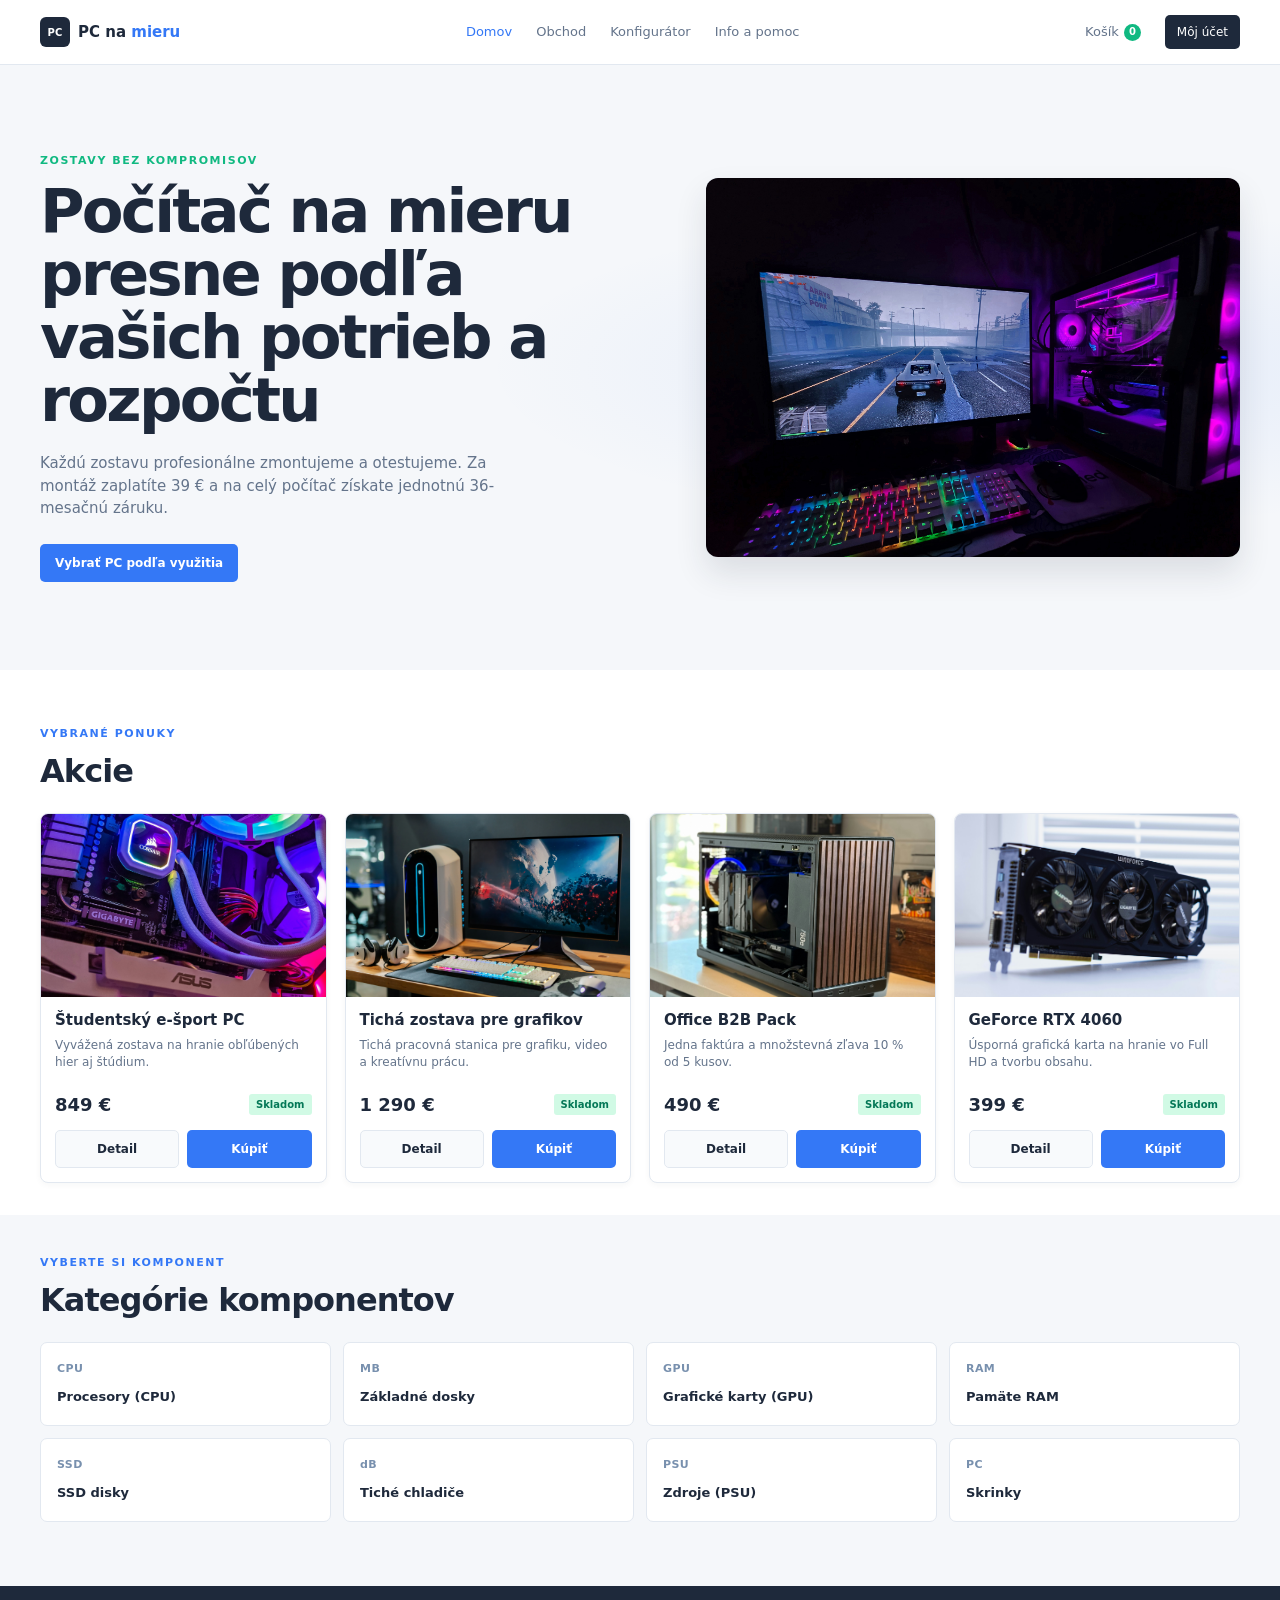
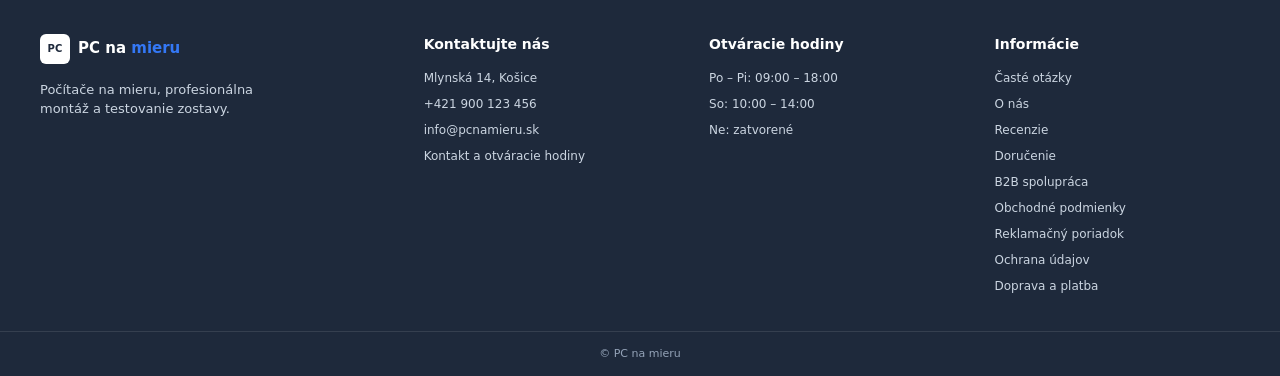
==== commit 6798c359: "Info a pomoc, FAQ, footer tlacidla" ====
--- a/index.html
+++ b/index.html
@@ -190,6 +190,7 @@
         <span>Mlynská 14, Košice</span>
         <a href="tel:+421900123456">+421 900 123 456</a>
         <a href="mailto:info@pcnamieru.sk">info@pcnamieru.sk</a>
+        <a href="info.html#kontakt">Kontakt a otváracie hodiny</a>
       </section>
 
       <section class="footer-column" aria-labelledby="footer-hours">
@@ -201,11 +202,15 @@
 
       <nav class="footer-column" aria-label="Informácie">
         <h2>Informácie</h2>
+        <a href="info.html#faq">Časté otázky</a>
+        <a href="info.html#o-nas">O nás</a>
+        <a href="info.html#recenzie">Recenzie</a>
+        <a href="info.html#dorucenie">Doručenie</a>
+        <a href="info.html#b2b">B2B spolupráca</a>
         <a href="info.html#obchodne-podmienky">Obchodné podmienky</a>
         <a href="info.html#reklamacny-poriadok">Reklamačný poriadok</a>
-        <a href="info.html#ochrana-osobnych-udajov">Ochrana osobných údajov</a>
+        <a href="info.html#ochrana-udajov">Ochrana údajov</a>
         <a href="info.html#doprava-a-platba">Doprava a platba</a>
-        <a href="info.html#b2b-spolupraca">B2B spolupráca</a>
       </nav>
     </div>
     <div class="footer-bottom">© PC na mieru</div>
--- a/styles.css
+++ b/styles.css
@@ -981,3 +981,1185 @@
     grid-template-columns: 1fr;
   }
 }
+
+.checkout-page,
+.confirmation-page {
+  flex: 1;
+  background: #f5f7fa;
+}
+
+.checkout-container {
+  width: min(var(--content-width), calc(100% - 48px));
+  margin: 0 auto;
+  padding: 48px 0 64px;
+}
+
+.checkout-heading {
+  margin-bottom: 24px;
+}
+
+.checkout-heading h1,
+.confirmation-card h1 {
+  margin: 0;
+  color: var(--color-navy);
+  font-size: clamp(2rem, 4vw, 2.8rem);
+  font-weight: 800;
+  letter-spacing: -0.04em;
+  line-height: 1.1;
+}
+
+.checkout-heading .eyebrow {
+  margin-bottom: 8px;
+}
+
+.demo-warning {
+  margin-bottom: 20px;
+  padding: 13px 16px;
+  border: 1px solid #facc15;
+  border-radius: 6px;
+  background: #fefce8;
+  color: #854d0e;
+  font-size: 13px;
+}
+
+.checkout-layout {
+  display: grid;
+  grid-template-columns: minmax(0, 1fr) 340px;
+  align-items: start;
+  gap: 20px;
+}
+
+.checkout-layout[hidden],
+.empty-cart[hidden],
+.checkout-error[hidden] {
+  display: none;
+}
+
+.checkout-main-column {
+  display: grid;
+  gap: 16px;
+  min-width: 0;
+}
+
+.checkout-card,
+.order-summary-card,
+.empty-cart,
+.confirmation-card {
+  border: 1px solid var(--color-border);
+  border-radius: 8px;
+  background: #fff;
+  box-shadow: 0 3px 12px rgb(30 41 59 / 5%);
+}
+
+.checkout-card {
+  padding: 20px;
+}
+
+.checkout-card-heading {
+  display: flex;
+  align-items: center;
+  justify-content: space-between;
+  gap: 16px;
+  margin-bottom: 16px;
+}
+
+.checkout-card-heading h2,
+.order-summary-card h2,
+.empty-cart h2 {
+  margin: 0;
+  color: var(--color-navy);
+  font-size: 17px;
+  font-weight: 750;
+}
+
+.muted-text {
+  color: var(--color-text-muted);
+  font-size: 12px;
+}
+
+.cart-items {
+  display: grid;
+}
+
+.cart-item {
+  display: grid;
+  grid-template-columns: 64px minmax(0, 1fr) auto auto auto;
+  align-items: center;
+  gap: 14px;
+  padding: 14px 0;
+  border-top: 1px solid #f1f5f9;
+}
+
+.cart-item:first-child {
+  border-top: 0;
+}
+
+.cart-item-image {
+  display: grid;
+  width: 64px;
+  height: 64px;
+  place-items: center;
+  overflow: hidden;
+  border-radius: 5px;
+  background: #f1f5f9;
+  color: #7890ae;
+  font-size: 12px;
+  font-weight: 800;
+}
+
+.cart-item-image img {
+  width: 100%;
+  height: 100%;
+  object-fit: cover;
+}
+
+.cart-item-details h3 {
+  margin: 0 0 5px;
+  color: var(--color-navy);
+  font-size: 14px;
+}
+
+.cart-item-details p {
+  margin: 0;
+  color: var(--color-text-muted);
+  font-size: 12px;
+}
+
+.quantity-controls {
+  display: inline-flex;
+  align-items: center;
+  gap: 9px;
+  padding: 3px;
+  border: 1px solid var(--color-border);
+  border-radius: 5px;
+}
+
+.quantity-button {
+  display: grid;
+  width: 27px;
+  height: 27px;
+  place-items: center;
+  border: 0;
+  border-radius: 4px;
+  background: #f1f5f9;
+  color: var(--color-navy);
+  font: inherit;
+  font-size: 17px;
+  cursor: pointer;
+}
+
+.quantity-button:hover {
+  background: #e2e8f0;
+}
+
+.quantity-value {
+  min-width: 16px;
+  color: var(--color-navy);
+  font-size: 13px;
+  text-align: center;
+}
+
+.cart-line-total {
+  min-width: 72px;
+  color: var(--color-navy);
+  font-size: 14px;
+  text-align: right;
+}
+
+.remove-item-button {
+  padding: 4px;
+  border: 0;
+  background: transparent;
+  color: #64748b;
+  font: inherit;
+  font-size: 11px;
+  cursor: pointer;
+}
+
+.remove-item-button:hover {
+  color: #dc2626;
+  text-decoration: underline;
+}
+
+.form-help {
+  margin: -4px 0 16px;
+  color: var(--color-text-muted);
+  font-size: 12px;
+}
+
+.form-grid {
+  display: grid;
+  grid-template-columns: repeat(2, minmax(0, 1fr));
+  gap: 14px;
+}
+
+.form-field {
+  display: grid;
+  gap: 6px;
+  margin-bottom: 14px;
+}
+
+.form-field:last-child {
+  margin-bottom: 0;
+}
+
+.form-field label {
+  color: var(--color-navy);
+  font-size: 12px;
+  font-weight: 650;
+}
+
+.form-field input,
+.form-field select {
+  width: 100%;
+  min-height: 40px;
+  padding: 9px 11px;
+  border: 1px solid #cbd5e1;
+  border-radius: 5px;
+  background: #fff;
+  color: var(--color-navy);
+  font: inherit;
+  font-size: 13px;
+}
+
+.form-field input:focus-visible,
+.form-field select:focus-visible {
+  outline: 3px solid rgb(52 120 246 / 28%);
+  border-color: var(--color-blue);
+}
+
+.form-field [aria-invalid="true"] {
+  border-color: #dc2626;
+}
+
+.field-error {
+  min-height: 0;
+  color: #b91c1c;
+  font-size: 11px;
+}
+
+.field-error:not(:empty) {
+  min-height: 16px;
+}
+
+.shipping-choice {
+  display: flex;
+  align-items: center;
+  gap: 11px;
+  padding: 12px;
+  border: 1px solid var(--color-border);
+  border-radius: 6px;
+  background: #f8fafc;
+}
+
+.shipping-choice > span {
+  display: grid;
+  gap: 2px;
+  color: var(--color-navy);
+  font-size: 12px;
+}
+
+.shipping-choice small {
+  color: var(--color-text-muted);
+  font-size: 11px;
+}
+
+.shipping-price {
+  margin-left: auto;
+  color: var(--color-green);
+  font-size: 11px;
+}
+
+.order-summary-card {
+  position: sticky;
+  top: 20px;
+  padding: 22px;
+  background: #202c38;
+  color: #fff;
+}
+
+.order-summary-card h2 {
+  margin-bottom: 20px;
+  color: #fff;
+}
+
+.summary-lines {
+  display: grid;
+  gap: 13px;
+  margin: 0;
+  color: #cbd5e1;
+  font-size: 12px;
+}
+
+.summary-lines > div {
+  display: flex;
+  justify-content: space-between;
+  gap: 12px;
+}
+
+.summary-lines dt,
+.summary-lines dd {
+  margin: 0;
+}
+
+.summary-lines dd {
+  color: #fff;
+  text-align: right;
+}
+
+.summary-lines .discount-line,
+.summary-lines .discount-line dd {
+  color: #6ee7b7;
+}
+
+.discount-hint {
+  margin: 14px 0;
+  color: #94a3b8;
+  font-size: 11px;
+}
+
+.summary-total {
+  display: flex;
+  align-items: center;
+  justify-content: space-between;
+  gap: 10px;
+  padding-top: 16px;
+  border-top: 1px solid rgb(226 232 240 / 18%);
+}
+
+.summary-total span {
+  color: #cbd5e1;
+  font-size: 13px;
+}
+
+.summary-total strong {
+  color: #fff;
+  font-size: 25px;
+}
+
+.tax-note {
+  margin: 5px 0 16px;
+  color: #94a3b8;
+  font-size: 10px;
+  text-align: right;
+}
+
+.checkout-submit {
+  width: 100%;
+  min-height: 44px;
+}
+
+.secure-note {
+  margin: 12px 0 0;
+  color: #94a3b8;
+  font-size: 10px;
+  text-align: center;
+}
+
+.checkout-error {
+  margin: 12px 0 0;
+  padding: 10px 12px;
+  border: 1px solid #fca5a5;
+  border-radius: 5px;
+  background: #fef2f2;
+  color: #991b1b;
+  font-size: 12px;
+}
+
+.empty-cart {
+  padding: 44px 24px;
+  text-align: center;
+}
+
+.empty-cart h2 {
+  font-size: 22px;
+}
+
+.empty-cart p {
+  margin: 10px auto 20px;
+  color: var(--color-text-muted);
+}
+
+.confirmation-page {
+  display: grid;
+  place-items: start center;
+  padding: 56px 24px 72px;
+}
+
+.confirmation-card {
+  width: min(100%, 620px);
+  padding: clamp(24px, 5vw, 44px);
+  text-align: center;
+}
+
+.confirmation-icon {
+  display: grid;
+  width: 52px;
+  height: 52px;
+  margin: 0 auto 18px;
+  place-items: center;
+  border-radius: 50%;
+  background: #d1fae5;
+  color: #047857;
+  font-size: 26px;
+  font-weight: 800;
+}
+
+.confirmation-card > .eyebrow {
+  margin-bottom: 8px;
+}
+
+.confirmation-card h1 {
+  font-size: clamp(1.8rem, 4vw, 2.4rem);
+}
+
+.confirmation-lead {
+  margin: 14px 0 22px;
+  color: var(--color-text-muted);
+  font-size: 13px;
+}
+
+.confirmation-number {
+  display: grid;
+  gap: 5px;
+  padding: 14px;
+  border-radius: 6px;
+  background: #f5f7fa;
+}
+
+.confirmation-number span,
+.confirmation-date {
+  color: var(--color-text-muted);
+  font-size: 12px;
+}
+
+.confirmation-number strong {
+  color: var(--color-navy);
+  font-size: 17px;
+}
+
+.confirmation-date {
+  margin: 10px 0 18px;
+}
+
+.confirmation-items {
+  display: grid;
+  gap: 10px;
+  padding: 16px 0;
+  border-top: 1px solid var(--color-border);
+  text-align: left;
+}
+
+.confirmation-item,
+.confirmation-total {
+  display: flex;
+  justify-content: space-between;
+  gap: 14px;
+  color: var(--color-text-muted);
+  font-size: 12px;
+}
+
+.confirmation-item strong {
+  color: var(--color-navy);
+  white-space: nowrap;
+}
+
+.confirmation-total {
+  align-items: center;
+  margin-bottom: 22px;
+  padding-top: 14px;
+  border-top: 1px solid var(--color-border);
+  color: var(--color-navy);
+  font-size: 14px;
+  font-weight: 700;
+}
+
+.confirmation-breakdown {
+  display: grid;
+  gap: 8px;
+  margin: 0;
+  padding: 14px 0;
+  border-top: 1px solid var(--color-border);
+  color: var(--color-text-muted);
+  font-size: 12px;
+  text-align: left;
+}
+
+.confirmation-breakdown > div {
+  display: flex;
+  justify-content: space-between;
+  gap: 12px;
+}
+
+.confirmation-breakdown dt,
+.confirmation-breakdown dd {
+  margin: 0;
+}
+
+.confirmation-discount {
+  color: #047857;
+}
+
+.confirmation-total strong {
+  font-size: 22px;
+}
+
+@media (max-width: 900px) {
+  .checkout-layout {
+    grid-template-columns: minmax(0, 1fr) 300px;
+  }
+
+  .cart-item {
+    grid-template-columns: 56px minmax(0, 1fr) auto;
+  }
+
+  .cart-item-image {
+    width: 56px;
+    height: 56px;
+  }
+
+  .cart-line-total {
+    grid-column: 2;
+    text-align: left;
+  }
+
+  .remove-item-button {
+    grid-column: 3;
+    grid-row: 2;
+  }
+}
+
+@media (max-width: 760px) {
+  .checkout-container {
+    width: min(100% - 32px, var(--content-width));
+    padding: 36px 0 48px;
+  }
+
+  .checkout-layout {
+    grid-template-columns: 1fr;
+  }
+
+  .order-summary-card {
+    position: static;
+    grid-row: 1;
+  }
+
+  .confirmation-page {
+    padding: 36px 16px 48px;
+  }
+}
+
+@media (max-width: 500px) {
+  .cart-item {
+    grid-template-columns: 48px minmax(0, 1fr) auto;
+    gap: 10px;
+  }
+
+  .cart-item-image {
+    width: 48px;
+    height: 48px;
+  }
+
+  .cart-item-details h3 {
+    font-size: 12px;
+  }
+
+  .quantity-controls {
+    grid-column: 2;
+    grid-row: 2;
+    justify-self: start;
+  }
+
+  .cart-line-total {
+    grid-column: 3;
+    grid-row: 1;
+    min-width: auto;
+    font-size: 12px;
+  }
+
+  .remove-item-button {
+    grid-column: 3;
+    grid-row: 2;
+    justify-self: end;
+  }
+
+  .form-grid {
+    grid-template-columns: 1fr;
+    gap: 0;
+  }
+
+  .checkout-card {
+    padding: 16px;
+  }
+}
+
+.account-page {
+  flex: 1;
+  background: #f5f7fa;
+}
+
+.info-page {
+  flex: 1;
+}
+
+.info-container {
+  width: min(var(--content-width), calc(100% - 48px));
+  margin: 0 auto;
+  padding: 48px 0 64px;
+}
+
+.info-heading {
+  margin-bottom: 32px;
+}
+
+.info-heading .eyebrow,
+.info-section-heading .eyebrow {
+  margin: 0 0 8px;
+}
+
+.info-heading h1 {
+  margin: 0;
+  color: var(--color-navy);
+  font-size: clamp(2rem, 4vw, 2.8rem);
+  font-weight: 800;
+  letter-spacing: -0.04em;
+  line-height: 1.1;
+}
+
+.info-heading > p:last-child {
+  margin: 10px 0 0;
+  color: var(--color-text-muted);
+  font-size: 14px;
+}
+
+.info-section {
+  margin-top: 36px;
+  scroll-margin-top: 24px;
+}
+
+.info-section:first-of-type {
+  margin-top: 0;
+}
+
+.info-section-heading {
+  margin-bottom: 16px;
+}
+
+.info-section-heading h2 {
+  margin: 0;
+  color: var(--color-navy);
+  font-size: clamp(1.45rem, 3vw, 1.9rem);
+  font-weight: 800;
+  letter-spacing: -0.03em;
+  line-height: 1.2;
+}
+
+.info-card,
+.faq-list details {
+  padding: 20px;
+  border: 1px solid var(--color-border);
+  border-radius: 8px;
+  background: #fff;
+  box-shadow: 0 2px 7px rgb(30 41 59 / 4%);
+}
+
+.info-card p {
+  margin: 0;
+  color: #475569;
+  font-size: 14px;
+}
+
+.info-card p + p {
+  margin-top: 12px;
+}
+
+.faq-list {
+  display: grid;
+  gap: 10px;
+}
+
+.faq-list details {
+  padding: 0;
+}
+
+.faq-list summary {
+  padding: 17px 20px;
+  color: var(--color-navy);
+  font-size: 14px;
+  font-weight: 700;
+  cursor: pointer;
+}
+
+.faq-list details[open] summary {
+  border-bottom: 1px solid var(--color-border);
+}
+
+.faq-list details > p {
+  margin: 0;
+  padding: 14px 20px 18px;
+  color: #475569;
+  font-size: 13px;
+}
+
+.review-grid {
+  display: grid;
+  grid-template-columns: repeat(3, minmax(0, 1fr));
+  gap: 16px;
+}
+
+.review-card {
+  display: flex;
+  flex-direction: column;
+  align-items: flex-start;
+  gap: 12px;
+}
+
+.info-card .review-label {
+  color: #047857;
+  font-size: 11px;
+  font-weight: 700;
+  text-transform: uppercase;
+  letter-spacing: 0.04em;
+}
+
+.review-card blockquote {
+  margin: 0;
+  color: var(--color-navy);
+  font-size: 14px;
+  font-weight: 600;
+}
+
+.info-card .review-author {
+  margin-top: auto;
+  color: var(--color-text-muted);
+  font-size: 12px;
+}
+
+.info-contact a {
+  color: #1d4ed8;
+  text-underline-offset: 3px;
+}
+
+.info-card .info-disclaimer {
+  margin-top: 16px;
+  color: var(--color-text-muted);
+  font-size: 12px;
+}
+
+@media (max-width: 760px) {
+  .info-container {
+    width: min(100% - 32px, var(--content-width));
+    padding: 36px 0 48px;
+  }
+
+  .review-grid {
+    grid-template-columns: 1fr;
+  }
+}
+
+.account-container {
+  width: min(var(--content-width), calc(100% - 48px));
+  margin: 0 auto;
+  padding: 48px 0 64px;
+}
+
+.account-heading {
+  margin-bottom: 24px;
+}
+
+.account-heading .eyebrow {
+  margin-bottom: 8px;
+}
+
+.account-heading h1 {
+  margin: 0;
+  color: var(--color-navy);
+  font-size: clamp(2rem, 4vw, 2.8rem);
+  font-weight: 800;
+  letter-spacing: -0.04em;
+  line-height: 1.1;
+}
+
+.account-heading > p:last-child {
+  margin: 10px 0 0;
+  color: var(--color-text-muted);
+  font-size: 14px;
+}
+
+.account-demo-note {
+  margin-bottom: 28px;
+  padding: 14px 16px;
+  border: 1px solid #bfdbfe;
+  border-radius: 6px;
+  background: #eff6ff;
+  color: #1e3a8a;
+  font-size: 13px;
+}
+
+.account-section {
+  margin-top: 32px;
+}
+
+.account-section:first-of-type {
+  margin-top: 0;
+}
+
+.account-section-heading {
+  margin-bottom: 16px;
+}
+
+.account-section-heading .eyebrow {
+  margin-bottom: 6px;
+}
+
+.account-section-heading h2 {
+  margin: 0;
+  color: var(--color-navy);
+  font-size: clamp(1.45rem, 3vw, 1.9rem);
+  font-weight: 800;
+  letter-spacing: -0.03em;
+  line-height: 1.2;
+}
+
+.account-list {
+  display: grid;
+  gap: 12px;
+}
+
+.account-entry {
+  display: flex;
+  align-items: center;
+  justify-content: space-between;
+  gap: 24px;
+  padding: 18px 20px;
+  border: 1px solid var(--color-border);
+  border-radius: 8px;
+  background: #fff;
+  box-shadow: 0 2px 7px rgb(30 41 59 / 4%);
+}
+
+.account-entry-details {
+  min-width: 0;
+}
+
+.account-entry-details h3 {
+  margin: 0 0 5px;
+  color: var(--color-navy);
+  font-size: 15px;
+  font-weight: 750;
+  line-height: 1.35;
+  overflow-wrap: anywhere;
+}
+
+.account-entry-details > p {
+  margin: 0;
+  color: var(--color-text-muted);
+  font-size: 12px;
+}
+
+.account-entry-actions {
+  display: flex;
+  flex: 0 0 auto;
+  flex-wrap: wrap;
+  justify-content: flex-end;
+  gap: 8px;
+}
+
+.account-empty-state {
+  padding: 28px 20px;
+  border: 1px dashed #cbd5e1;
+  border-radius: 8px;
+  background: #fff;
+  text-align: center;
+}
+
+.account-empty-state p {
+  margin: 0 auto 16px;
+  color: var(--color-text-muted);
+  font-size: 13px;
+}
+
+.order-entry {
+  align-items: flex-start;
+}
+
+.order-items-list {
+  display: grid;
+  gap: 4px;
+  margin: 12px 0;
+  padding-left: 18px;
+  color: var(--color-text-muted);
+  font-size: 12px;
+}
+
+.account-order-total {
+  display: inline-block;
+  margin-top: 2px;
+  color: var(--color-navy);
+  font-size: 14px;
+}
+
+@media (max-width: 760px) {
+  .account-container {
+    width: min(100% - 32px, var(--content-width));
+    padding: 36px 0 48px;
+  }
+
+  .account-entry {
+    align-items: stretch;
+    flex-direction: column;
+    gap: 16px;
+    padding: 16px;
+  }
+
+  .account-entry-actions {
+    justify-content: flex-start;
+  }
+}
+
+@media (max-width: 440px) {
+  .account-entry-actions {
+    display: grid;
+    grid-template-columns: 1fr;
+  }
+}
+
+.checkout-page {
+  overflow-x: clip;
+}
+
+.checkout-steps {
+  display: flex;
+  flex-wrap: wrap;
+  align-items: center;
+  gap: 10px 24px;
+  margin: 0 0 24px;
+  padding: 0;
+  list-style: none;
+}
+
+.checkout-steps li {
+  position: relative;
+  display: inline-flex;
+  align-items: center;
+  gap: 8px;
+  color: #64748b;
+  font-size: 12px;
+}
+
+.checkout-steps li:not(:last-child)::after {
+  position: absolute;
+  left: calc(100% + 10px);
+  color: #94a3b8;
+  content: "→";
+}
+
+.checkout-steps li > span {
+  display: grid;
+  width: 24px;
+  height: 24px;
+  place-items: center;
+  border: 1px solid #cbd5e1;
+  border-radius: 50%;
+  background: #fff;
+  color: #475569;
+  font-size: 11px;
+  font-weight: 700;
+}
+
+.checkout-steps .is-current {
+  color: var(--color-blue);
+  font-weight: 700;
+}
+
+.checkout-steps .is-current > span {
+  border-color: var(--color-blue);
+  background: var(--color-blue);
+  color: #fff;
+}
+
+.checkout-heading .eyebrow {
+  color: var(--color-blue);
+}
+
+.checkout-main-column {
+  gap: 16px;
+}
+
+.checkout-form {
+  display: grid;
+  gap: 16px;
+}
+
+.form-grid {
+  align-items: start;
+  column-gap: 16px;
+  row-gap: 12px;
+}
+
+.form-grid > .form-field {
+  align-self: start;
+  grid-template-rows: 18px 44px 16px auto;
+  margin: 0;
+}
+
+.form-grid > .form-field label {
+  min-height: 18px;
+  line-height: 18px;
+}
+
+.form-field input,
+.form-field select {
+  height: 44px;
+  min-height: 44px;
+  padding-top: 0;
+  padding-bottom: 0;
+  line-height: 20px;
+}
+
+.form-field input::placeholder {
+  color: #64748b;
+  opacity: 1;
+}
+
+.input-hint {
+  min-height: 16px;
+  margin-top: -2px;
+  color: #64748b;
+  font-size: 11px;
+  line-height: 16px;
+}
+
+.form-grid .field-error {
+  min-height: 16px;
+  line-height: 16px;
+}
+
+.field-error:not(:empty) {
+  margin-top: -3px;
+}
+
+.cart-item-image,
+.cart-item-image img {
+  width: 64px;
+  height: 64px;
+  border-radius: 6px;
+}
+
+.cart-item-details h3 {
+  overflow-wrap: anywhere;
+}
+
+.remove-item-button {
+  display: inline-flex;
+  min-width: 44px;
+  min-height: 44px;
+  align-items: center;
+  justify-content: center;
+  padding: 8px;
+  border-radius: 4px;
+  color: #334155;
+  font-size: 12px;
+  font-weight: 650;
+}
+
+.remove-item-button:hover {
+  background: #f1f5f9;
+  color: #991b1b;
+  text-decoration: underline;
+  text-underline-offset: 2px;
+}
+
+.quantity-button {
+  width: 44px;
+  height: 44px;
+}
+
+.discount-hint,
+.secure-note {
+  color: #cbd5e1;
+}
+
+.shipping-choice {
+  gap: 0;
+}
+
+@media (max-width: 760px) {
+  .checkout-layout {
+    display: flex;
+    flex-direction: column;
+    gap: 16px;
+  }
+
+  .checkout-main-column {
+    display: contents;
+  }
+
+  .cart-items-card {
+    order: 0;
+    width: 100%;
+  }
+
+  .order-summary-card {
+    position: static;
+    order: 1;
+    width: 100%;
+  }
+
+  .checkout-form {
+    order: 2;
+    width: 100%;
+  }
+}
+
+@media (max-width: 900px) {
+  .cart-item {
+    grid-template-columns: 64px minmax(0, 1fr) auto;
+  }
+}
+
+@media (max-width: 500px) {
+  .checkout-steps {
+    justify-content: flex-start;
+    gap: 22px;
+    margin-bottom: 20px;
+  }
+
+  .checkout-steps li {
+    gap: 5px;
+    font-size: 10px;
+  }
+
+  .checkout-steps li:not(:last-child)::after {
+    left: calc(100% + 7px);
+  }
+
+  .checkout-steps li > span {
+    width: 22px;
+    height: 22px;
+  }
+
+  .form-grid {
+    grid-template-columns: 1fr;
+  }
+
+  .cart-item {
+    grid-template-columns: 64px minmax(0, 1fr) auto;
+    gap: 8px;
+  }
+
+  .cart-item-image,
+  .cart-item-image img {
+    width: 64px;
+    height: 64px;
+  }
+
+  .quantity-controls {
+    gap: 6px;
+  }
+
+  .quantity-button {
+    width: 44px;
+    height: 44px;
+  }
+}
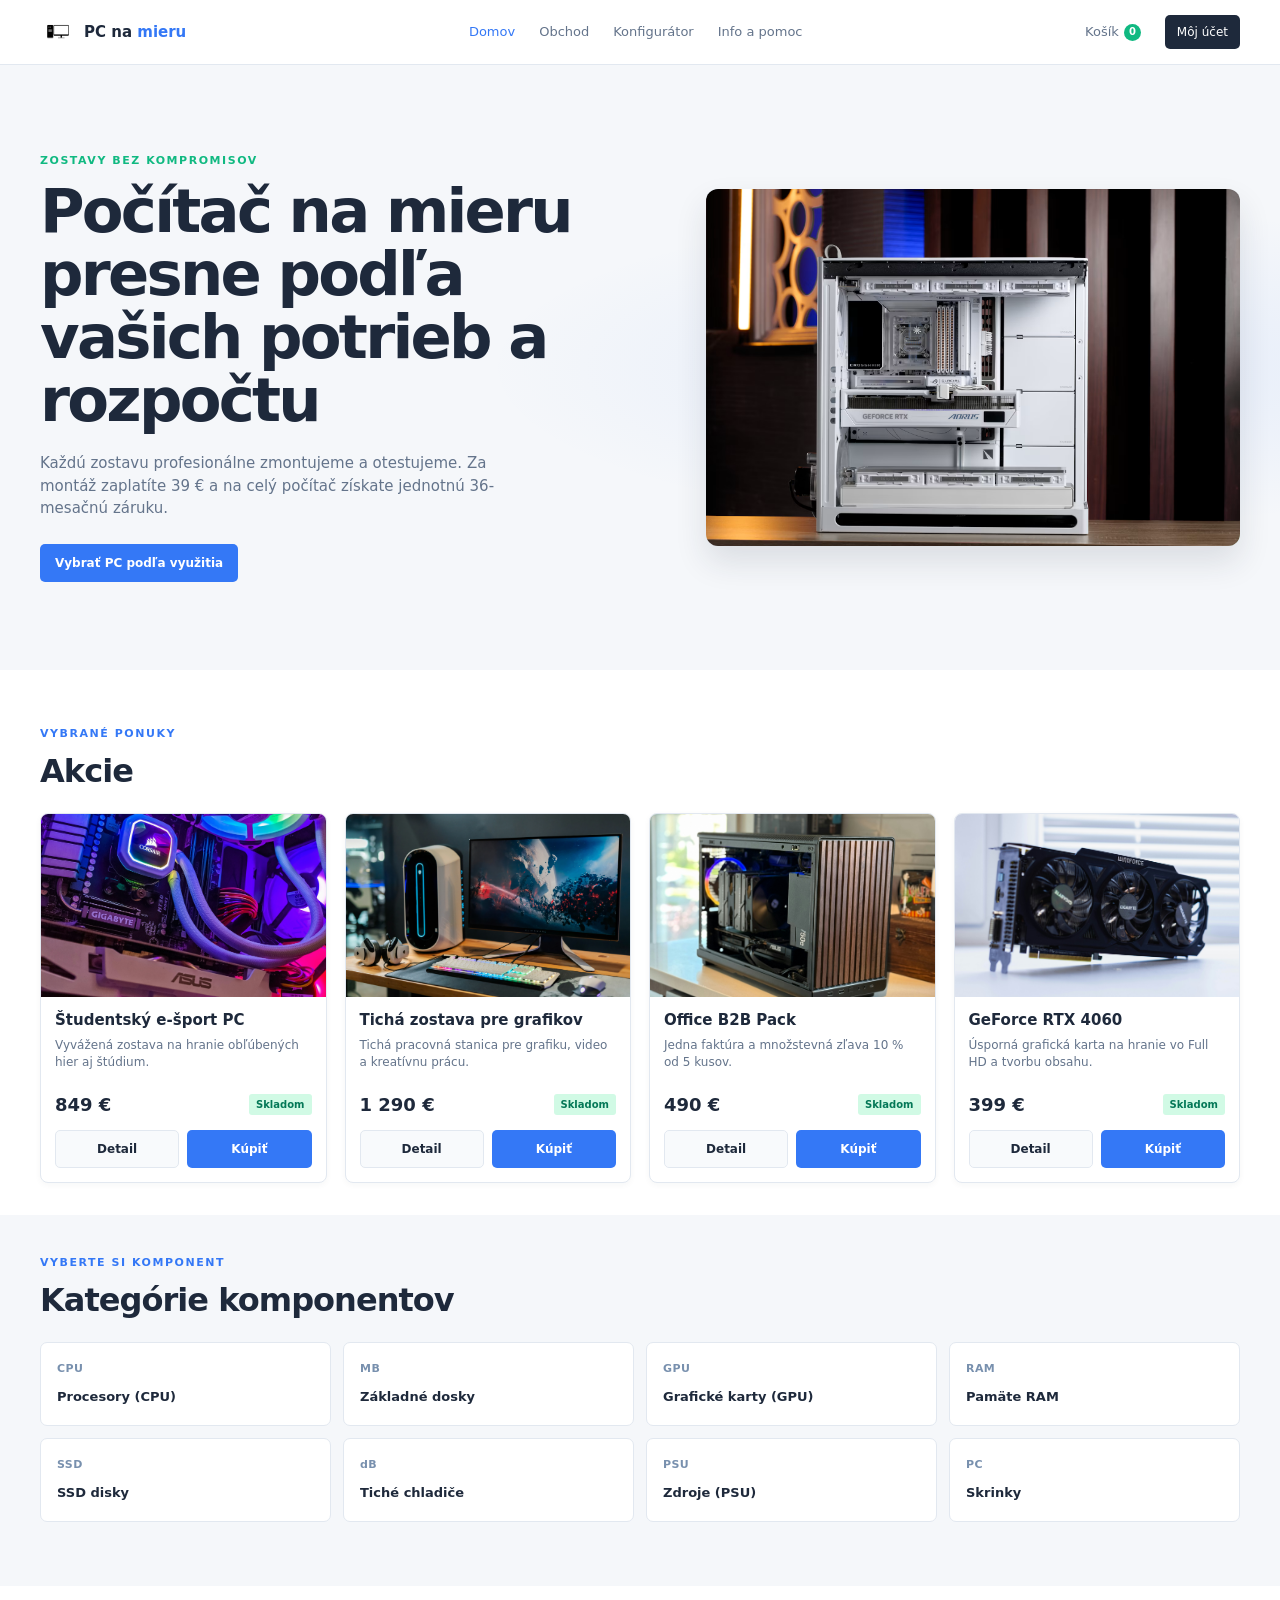
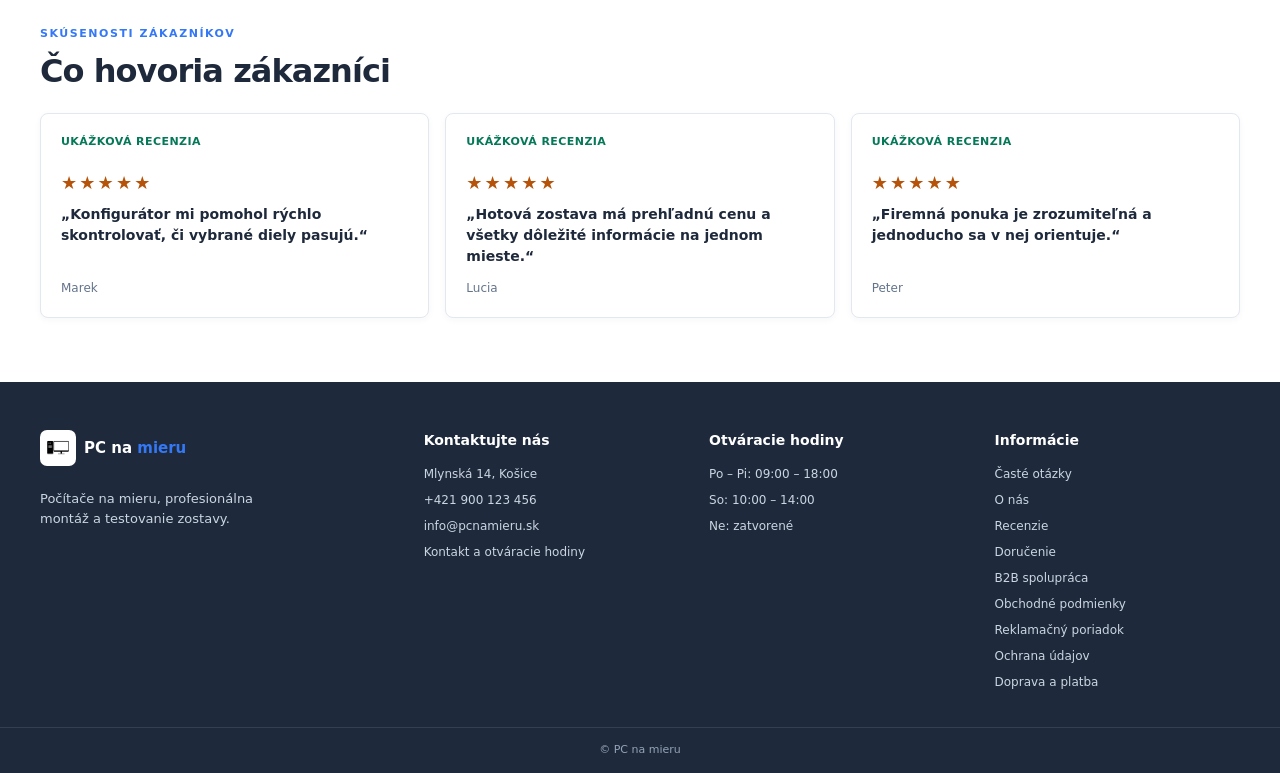
==== commit 712fc174: "Update a oprava chyb" ====
--- a/index.html
+++ b/index.html
@@ -7,13 +7,14 @@
   <title>PC na mieru</title>
   <link rel="stylesheet" href="styles.css">
   <script src="data/produkty.js" defer></script>
+  <script src="data/recenzie.js" defer></script>
   <script src="script.js" defer></script>
 </head>
 <body>
   <header class="site-header">
     <div class="header-inner">
       <a class="brand" href="index.html" aria-label="PC na mieru – domov">
-        <span class="brand-mark" aria-hidden="true">PC</span>
+        <img class="brand-logo" src="img/pclogo.png" alt="PC na mieru">
         <span>PC na <strong>mieru</strong></span>
       </a>
 
@@ -41,7 +42,7 @@
           <a class="button button-primary" href="konfigurator.html#hotove-riesenia">Vybrať PC podľa využitia</a>
         </div>
         <div class="hero-visual">
-          <img src="img/hero.jpg" alt="Zostavený počítač na mieru s modernou grafickou kartou">
+          <img src="img/hero1.jpg" alt="Zostavený počítač na mieru s modernou grafickou kartou">
         </div>
       </div>
     </section>
@@ -173,13 +174,25 @@
         </div>
       </div>
     </section>
+
+    <section class="home-reviews-section" aria-labelledby="home-reviews-title">
+      <div class="home-container">
+        <div class="section-heading">
+          <div>
+            <p class="eyebrow eyebrow-blue">SKÚSENOSTI ZÁKAZNÍKOV</p>
+            <h2 id="home-reviews-title">Čo hovoria zákazníci</h2>
+          </div>
+        </div>
+        <div class="review-grid" data-reviews-list></div>
+      </div>
+    </section>
   </main>
 
   <footer class="site-footer">
     <div class="footer-inner">
       <section class="footer-about" aria-labelledby="footer-brand">
         <a class="brand footer-brand" id="footer-brand" href="index.html">
-          <span class="brand-mark" aria-hidden="true">PC</span>
+          <img class="brand-logo" src="img/pclogo.png" alt="PC na mieru">
           <span>PC na <strong>mieru</strong></span>
         </a>
         <p>Počítače na mieru, profesionálna montáž a testovanie zostavy.</p>
--- a/styles.css
+++ b/styles.css
@@ -13,6 +13,14 @@
   --content-width: 1200px;
 }
 
+.info-card .review-stars {
+  color: #b45309;
+  font-size: 18px;
+  font-weight: 800;
+  letter-spacing: 0.12em;
+  line-height: 1;
+}
+
 * {
   box-sizing: border-box;
 }
@@ -68,16 +76,15 @@
   color: var(--color-blue);
 }
 
-.brand-mark {
-  display: inline-grid;
-  width: 30px;
-  height: 30px;
-  place-items: center;
-  border-radius: 6px;
-  background: var(--color-navy);
-  color: #fff;
-  font-size: 10px;
-  letter-spacing: 0.02em;
+.brand-logo {
+  display: block;
+  flex: 0 0 auto;
+  width: 36px;
+  height: 36px;
+  padding: 3px;
+  border-radius: 7px;
+  background: #fff;
+  object-fit: contain;
 }
 
 .primary-nav,
@@ -171,11 +178,6 @@
   color: #fff;
 }
 
-.footer-brand .brand-mark {
-  background: #fff;
-  color: var(--color-navy);
-}
-
 .footer-about p {
   max-width: 260px;
   margin: 16px 0 0;
@@ -549,6 +551,15 @@
 .categories-section {
   padding: 40px 0 64px;
   background: #f5f7fa;
+}
+
+.home-reviews-section {
+  padding: 40px 0 64px;
+  background: #fff;
+}
+
+.home-reviews-section .section-heading {
+  margin-bottom: 22px;
 }
 
 .category-grid {
@@ -953,6 +964,10 @@
     padding: 40px 0 48px;
   }
 
+  .home-reviews-section {
+    padding: 36px 0 48px;
+  }
+
   .category-grid {
     grid-template-columns: repeat(2, minmax(0, 1fr));
   }
@@ -1268,6 +1283,58 @@
   margin-left: auto;
   color: var(--color-green);
   font-size: 11px;
+}
+
+.checkout-subheading {
+  margin: 0 0 12px;
+  color: var(--color-navy);
+  font-size: 14px;
+  font-weight: 700;
+}
+
+.checkout-subheading-spaced {
+  margin-top: 20px;
+}
+
+.buyer-demo-warning {
+  margin: 0 0 16px;
+  padding: 10px 12px;
+  font-size: 12px;
+}
+
+.terms-consent {
+  display: flex;
+  align-items: flex-start;
+  gap: 9px;
+  margin-top: 18px;
+}
+
+.terms-consent input {
+  width: 18px;
+  height: 18px;
+  flex: 0 0 auto;
+  margin: 1px 0 0;
+  accent-color: var(--color-blue);
+}
+
+.terms-consent label {
+  color: var(--color-navy);
+  font-size: 13px;
+}
+
+.terms-consent a {
+  color: #1d4ed8;
+  text-underline-offset: 3px;
+}
+
+.terms-consent [aria-invalid="true"] {
+  outline: 2px solid #dc2626;
+  outline-offset: 2px;
+}
+
+.terms-error {
+  display: block;
+  margin-top: 4px;
 }
 
 .order-summary-card {
@@ -2008,6 +2075,10 @@
   line-height: 18px;
 }
 
+.buyer-form-grid > .form-field {
+  grid-template-rows: 18px 44px minmax(16px, auto) auto;
+}
+
 .form-field input,
 .form-field select {
   height: 44px;
